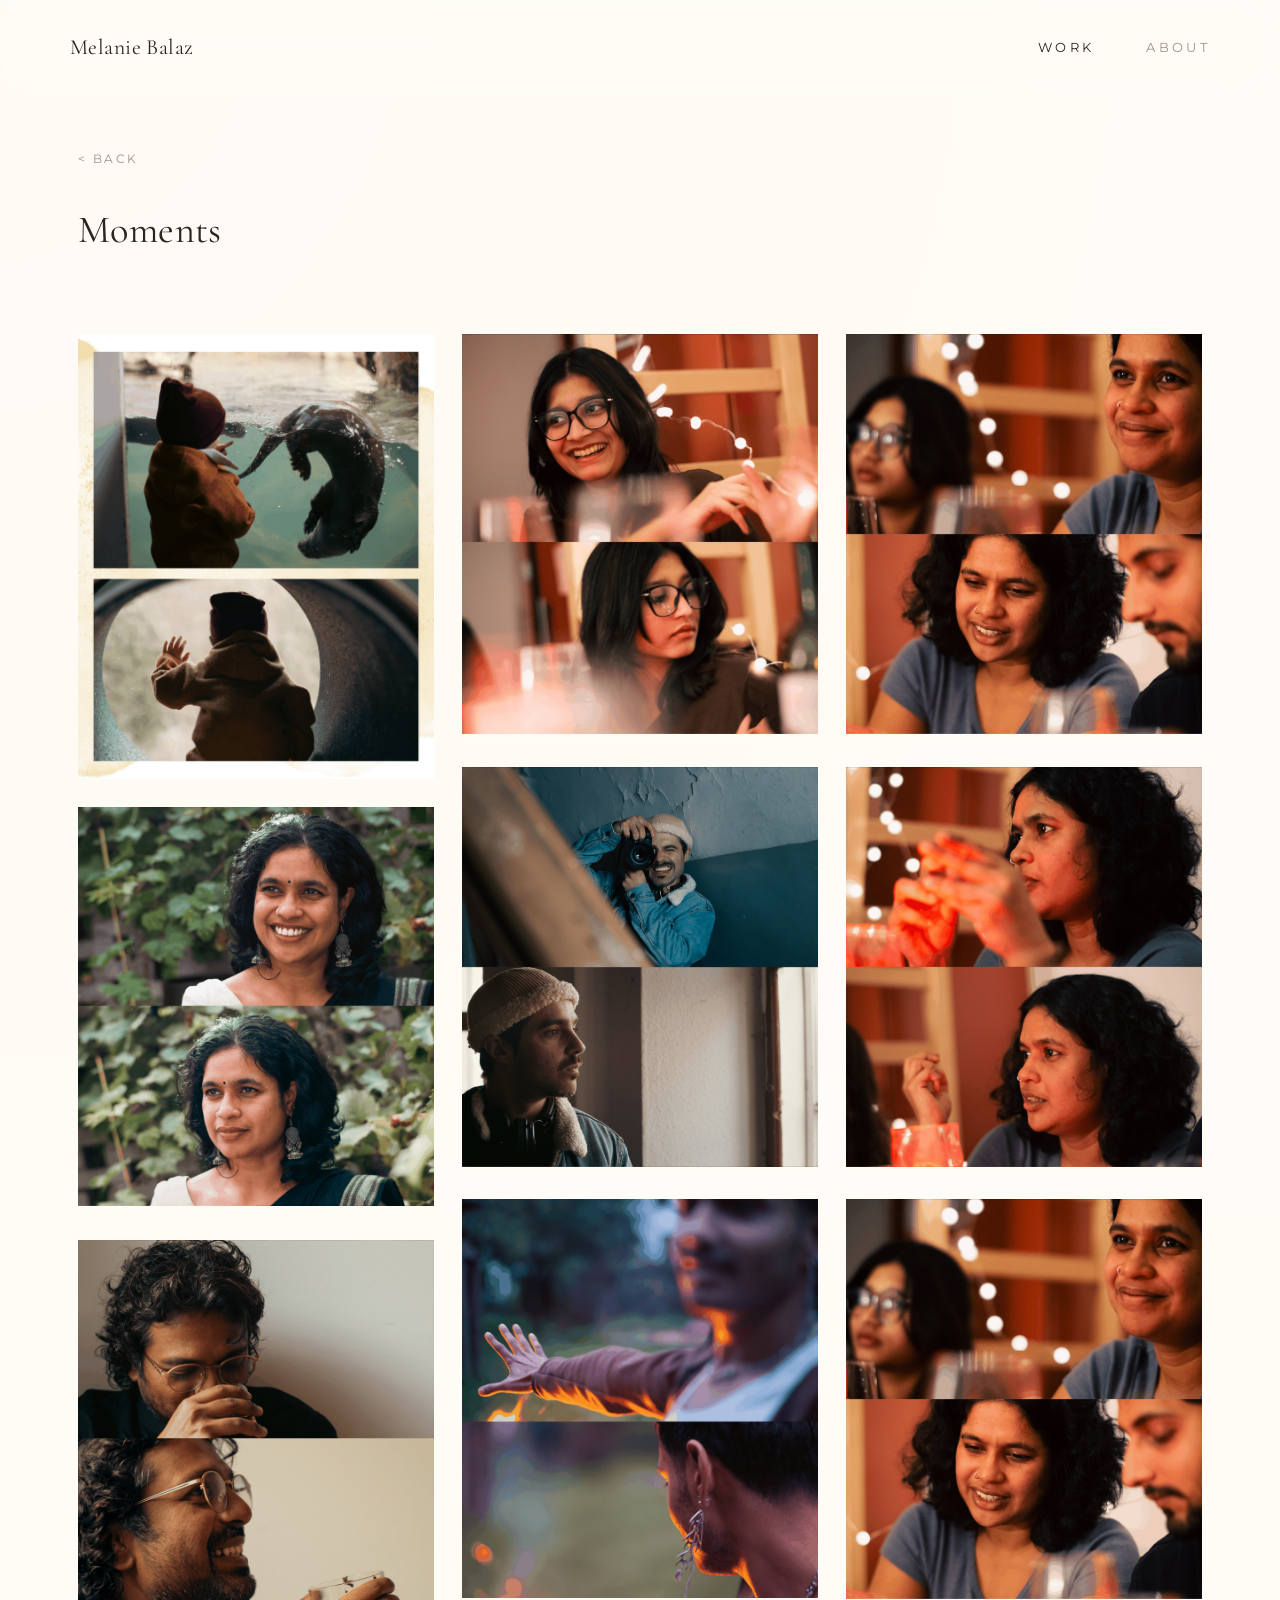
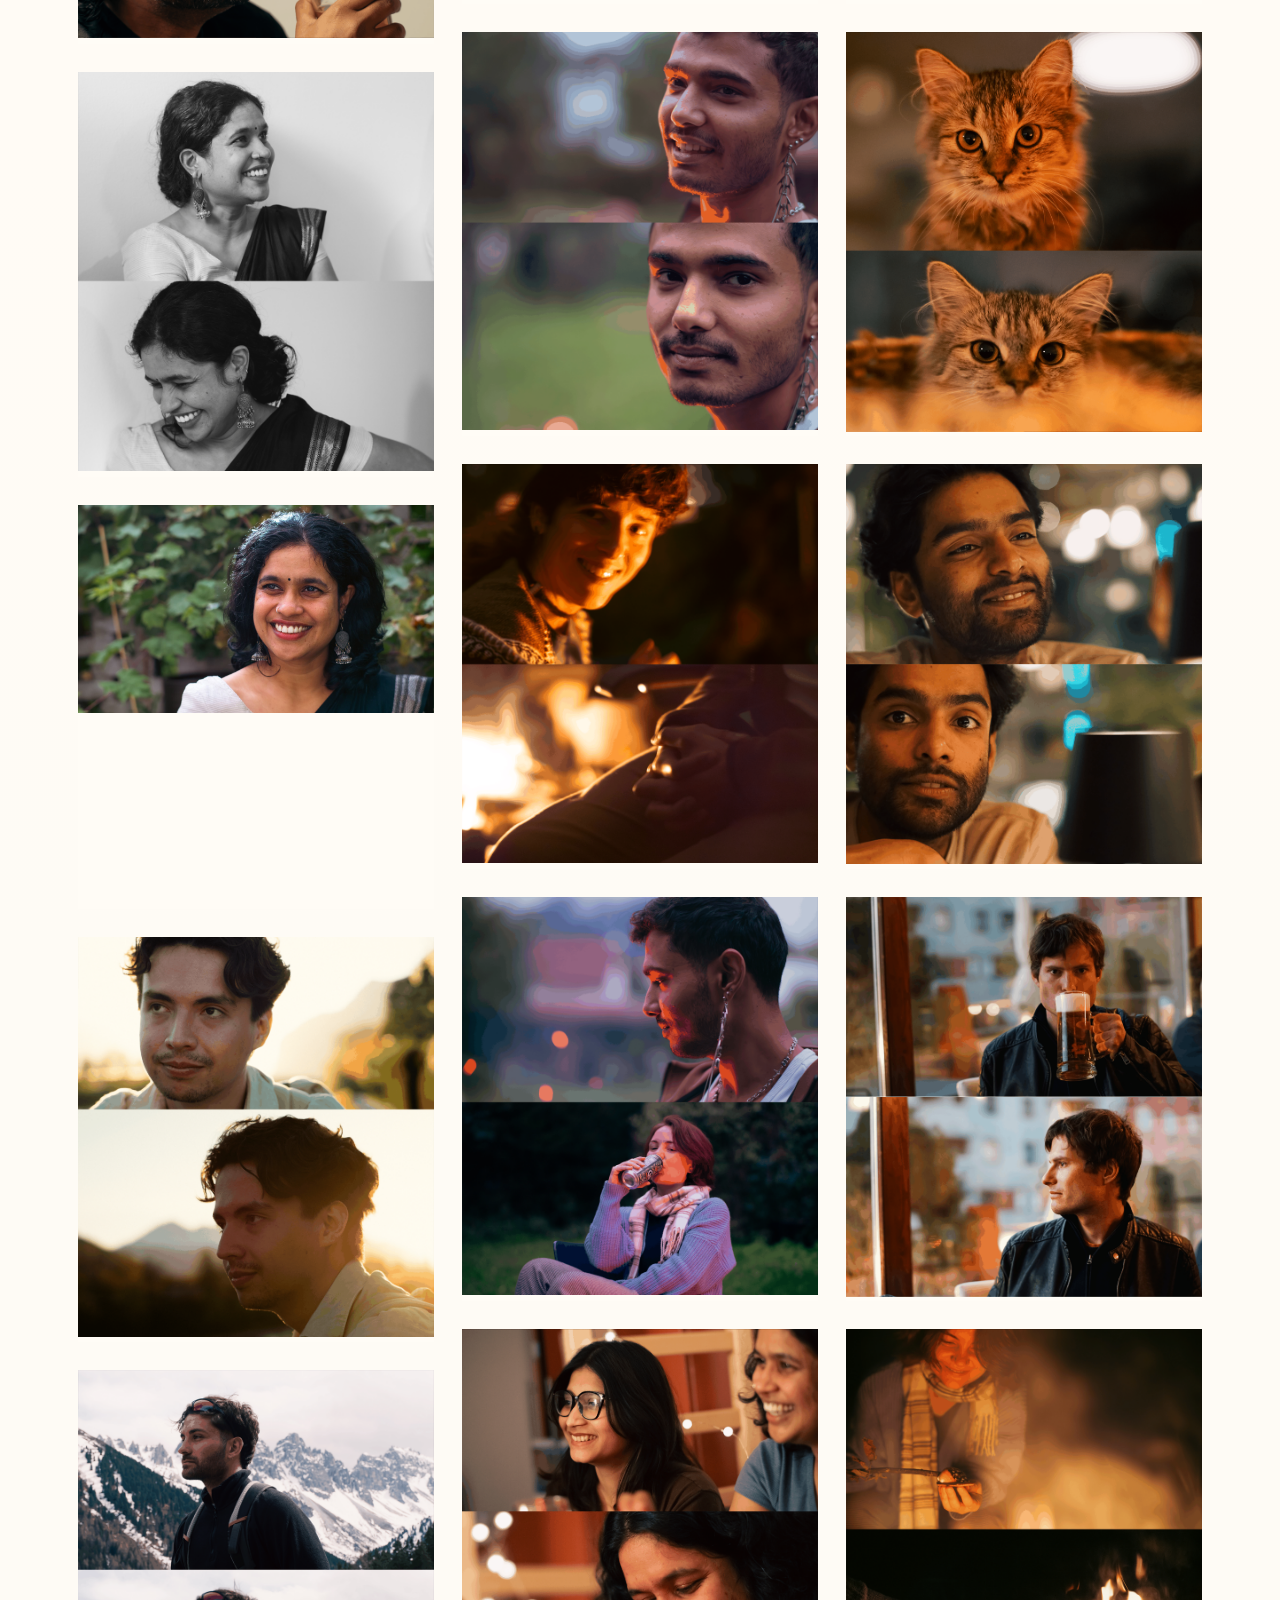
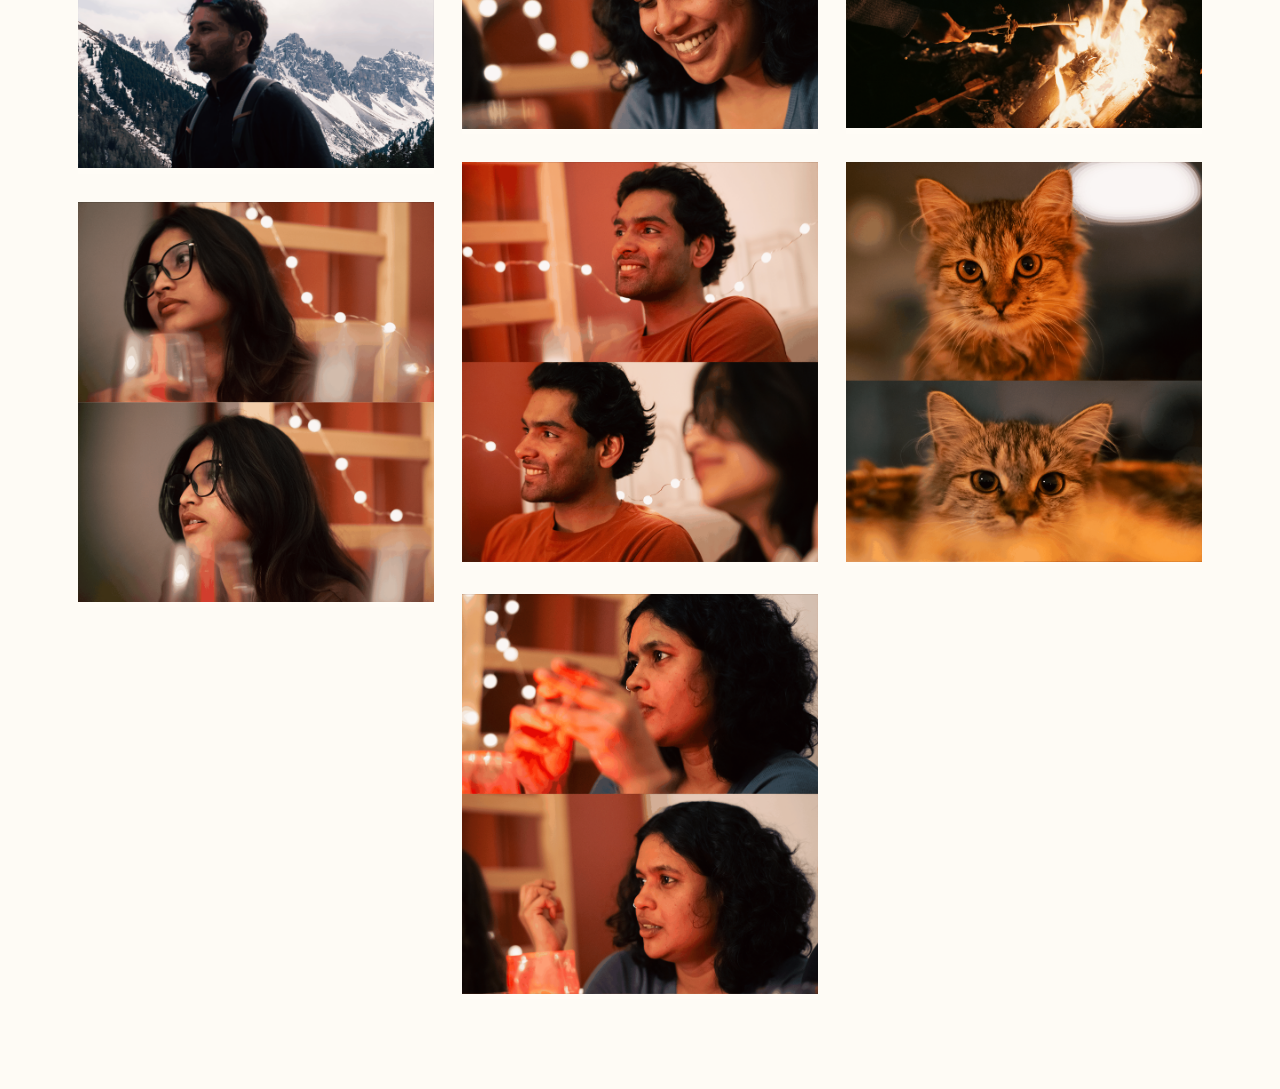
==== moments.html @ 194a53c4 "Fix broken image references" ====
<!DOCTYPE html>
<html lang="en">
<head>
  <meta charset="utf-8">
  <meta name="viewport" content="width=device-width, initial-scale=1">
  <title>Moments | Melanie Balaz</title>
  <meta name="description" content="Moments by Melanie Balaz.">
  <link rel="preconnect" href="https://fonts.googleapis.com">
  <link rel="preconnect" href="https://fonts.gstatic.com" crossorigin>
  <link href="https://fonts.googleapis.com/css2?family=Cormorant+Garamond:wght@400;500&family=Montserrat:wght@300;400;500&display=swap" rel="stylesheet">
  <link rel="stylesheet" href="css/style.css">
</head>
<body class="page-moments">
  <div class="page-shell page-shell-inner">
    <header class="site-header">
      <a class="brand" href="index.html">Melanie Balaz</a>
      <button class="nav-toggle" type="button" aria-expanded="false" aria-controls="site-nav">
        Menu
      </button>
      <nav class="site-nav" id="site-nav" aria-label="Primary">
        <div class="nav-group nav-work">
          <a href="index.html#work" aria-haspopup="true">Work</a>
          <div class="work-dropdown" aria-label="Work sections">
            <a class="dropdown-link" href="romance.html">Romance</a>
            <a class="dropdown-link" href="moments.html" aria-current="page">Moments</a>
            <a class="dropdown-link" href="places.html">Places</a>
          </div>
        </div>
        <a href="index.html#about">About</a>
      </nav>
    </header>

    <main class="story-page">
      <a class="back-link" href="index.html#work">Back</a>
      <section class="story-title">
        <h1>Moments</h1>
      </section>
      <section class="story-gallery story-gallery-masonry">
        <figure class="story-frame story-frame-gallery">
          <button class="story-frame-button lightbox-trigger" type="button">
            <img src="assets/moments/1.png" alt="Placeholder moments photograph">
          </button>
        </figure>
        <figure class="story-frame story-frame-gallery">
          <button class="story-frame-button lightbox-trigger" type="button">
            <img src="assets/moments/oman1.png" alt="Placeholder moments photograph">
          </button>
        </figure>
        <figure class="story-frame story-frame-gallery">
          <button class="story-frame-button lightbox-trigger" type="button">
            <img src="assets/moments/oman2.png" alt="Placeholder moments photograph">
          </button>
        </figure>
        <figure class="story-frame story-frame-gallery">
          <button class="story-frame-button lightbox-trigger" type="button">
            <img src="assets/moments/oman3.png" alt="Placeholder moments photograph">
          </button>
        </figure>
        <figure class="story-frame story-frame-gallery">
          <button class="story-frame-button lightbox-trigger" type="button">
            <img src="assets/moments/cover-placeholder.jpg" alt="Placeholder moments photograph">
          </button>
        </figure>
        <figure class="story-frame story-frame-gallery">
          <button class="story-frame-button lightbox-trigger" type="button">
            <img src="assets/moments/andres2.png" alt="Placeholder moments photograph">
          </button>
        </figure>
        <figure class="story-frame story-frame-gallery">
          <button class="story-frame-button lightbox-trigger" type="button">
            <img src="assets/moments/lucien.png" alt="Placeholder moments photograph">
          </button>
        </figure>
        <figure class="story-frame story-frame-gallery">
          <button class="story-frame-button lightbox-trigger" type="button">
            <img src="assets/moments/alaina.png" alt="Moments photograph">
          </button>
        </figure>
        <figure class="story-frame story-frame-gallery">
          <button class="story-frame-button lightbox-trigger" type="button">
            <img src="assets/moments/alaina2.png" alt="Moments photograph">
          </button>
        </figure>
        <figure class="story-frame story-frame-gallery">
          <button class="story-frame-button lightbox-trigger" type="button">
            <img src="assets/moments/alex.png" alt="Moments photograph">
          </button>
        </figure>
        <figure class="story-frame story-frame-gallery">
          <button class="story-frame-button lightbox-trigger" type="button">
            <img src="assets/moments/campfire1.png" alt="Moments photograph">
          </button>
        </figure>
        <figure class="story-frame story-frame-gallery">
          <button class="story-frame-button lightbox-trigger" type="button">
            <img src="assets/moments/campfire2.png" alt="Moments photograph">
          </button>
        </figure>
        <figure class="story-frame story-frame-gallery">
          <button class="story-frame-button lightbox-trigger" type="button">
            <img src="assets/moments/campfire3.png" alt="Moments photograph">
          </button>
        </figure>
        <figure class="story-frame story-frame-gallery">
          <button class="story-frame-button lightbox-trigger" type="button">
            <img src="assets/moments/campfire4.png" alt="Moments photograph">
          </button>
        </figure>
        <figure class="story-frame story-frame-gallery">
          <button class="story-frame-button lightbox-trigger" type="button">
            <img src="assets/moments/cookingeve1.png" alt="Moments photograph">
          </button>
        </figure>
        <figure class="story-frame story-frame-gallery">
          <button class="story-frame-button lightbox-trigger" type="button">
            <img src="assets/moments/cookingeve3.png" alt="Moments photograph">
          </button>
        </figure>
        <figure class="story-frame story-frame-gallery">
          <button class="story-frame-button lightbox-trigger" type="button">
            <img src="assets/moments/fabitha2.png" alt="Moments photograph">
          </button>
        </figure>
        <figure class="story-frame story-frame-gallery">
          <button class="story-frame-button lightbox-trigger" type="button">
            <img src="assets/moments/fabitha3.png" alt="Moments photograph">
          </button>
        </figure>
        <figure class="story-frame story-frame-gallery">
          <button class="story-frame-button lightbox-trigger" type="button">
            <img src="assets/moments/fabitha2.png" alt="Moments photograph">
          </button>
        </figure>
        <figure class="story-frame story-frame-gallery">
          <button class="story-frame-button lightbox-trigger" type="button">
            <img src="assets/moments/fabitha3.png" alt="Moments photograph">
          </button>
        </figure>
        <figure class="story-frame story-frame-gallery">
          <button class="story-frame-button lightbox-trigger" type="button">
            <img src="assets/moments/terra.png" alt="Moments photograph">
          </button>
        </figure>
        <figure class="story-frame story-frame-gallery">
          <button class="story-frame-button lightbox-trigger" type="button">
            <img src="assets/moments/kevin2.png" alt="Moments photograph">
          </button>
        </figure>
        <figure class="story-frame story-frame-gallery">
          <button class="story-frame-button lightbox-trigger" type="button">
            <img src="assets/moments/luka.png" alt="Moments photograph">
          </button>
        </figure>
        <figure class="story-frame story-frame-gallery">
          <button class="story-frame-button lightbox-trigger" type="button">
            <img src="assets/moments/preset_IG.png" alt="Moments photograph">
          </button>
        </figure>
        <figure class="story-frame story-frame-gallery">
          <button class="story-frame-button lightbox-trigger" type="button">
            <img src="assets/moments/terra.png" alt="Moments photograph">
          </button>
        </figure>
      </section>
    </main>
  </div>

  <div class="lightbox" hidden>
    <button class="lightbox-close" type="button" aria-label="Close image">Close</button>
    <img class="lightbox-image" src="" alt="">
  </div>

  <script src="js/script.js"></script>
</body>
</html>
---- css/style.css ----
:root {
  --bg: #f6f3ee;
  --panel: rgba(255, 255, 255, 0.58);
  --panel-strong: rgba(255, 255, 255, 0.82);
  --line: rgba(77, 64, 51, 0.12);
  --text: #2b2520;
  --muted: #9e9286;
  --hover: #000;
  --shadow: 0 22px 50px rgba(74, 56, 39, 0.09);
  --radius: 30px;
  --radius-small: 22px;
  --content-width: min(1960px, calc(100vw - 32px));
}

* {
  box-sizing: border-box;
}

html {
  scroll-behavior: smooth;
}

body {
  margin: 0;
  background:
    radial-gradient(circle at top left, rgba(228, 215, 201, 0.5), transparent 28%),
    linear-gradient(180deg, #fcf7f0 0%, #f7efe5 100%);
  color: var(--text);
  font-family: "Montserrat", sans-serif;
}

img {
  display: block;
  max-width: 100%;
}

a {
  color: inherit;
  text-decoration: none;
}

button {
  font: inherit;
}

.page-shell {
  width: 100%;
  margin: 0;
  min-height: 100vh;
  border: 0;
  border-radius: 0;
  background: rgba(255, 252, 247, 0.92);
  box-shadow: none;
  overflow: clip;
}

.page-shell-inner {
  min-height: 100vh;
}

.site-header {
  position: fixed;
  top: 0;
  left: 0;
  right: 0;
  width: 100%;
  display: flex;
  align-items: center;
  justify-content: space-between;
  gap: 24px;
  padding: 34px 70px;
  z-index: 20;
  border-radius: 0;
  background: rgba(255, 252, 248, 0.48);
  backdrop-filter: blur(22px) saturate(135%);
  -webkit-backdrop-filter: blur(22px) saturate(135%);
}

.brand,
.hero h1,
.story-title h1,
.about-text {
  font-family: "Cormorant Garamond", serif;
}

.brand {
  font-size: clamp(1.35rem, 1.2vw, 1.95rem);
  letter-spacing: 0.02em;
}

.site-nav {
  display: flex;
  align-items: center;
  gap: 52px;
  font-size: clamp(0.8rem, 0.72vw, 0.95rem);
  letter-spacing: 0.26em;
  text-transform: uppercase;
  color: var(--muted);
}

.nav-group {
  position: relative;
}

.site-nav a {
  transition: color 180ms ease;
}

.site-nav a:hover,
.site-nav a:focus-visible,
.nav-work.nav-open > a {
  color: var(--hover);
}

.site-nav a[aria-current="page"],
.page-romance .nav-work > a,
.page-moments .nav-work > a,
.page-places .nav-work > a {
  color: var(--text);
}

.work-dropdown {
  position: absolute;
  top: calc(100% + 16px);
  right: -28px;
  min-width: 280px;
  display: grid;
  gap: 24px;
  padding: 24px 30px 26px;
  background: rgba(255, 252, 247, 0.94);
  border: 1px solid rgba(77, 64, 51, 0.08);
  box-shadow: 0 16px 30px rgba(50, 37, 26, 0.08);
  opacity: 0;
  transform: translateY(10px);
  pointer-events: none;
  transition: opacity 180ms ease, transform 180ms ease;
}

.work-dropdown::before {
  content: "";
  position: absolute;
  left: 0;
  right: 0;
  top: -16px;
  height: 16px;
}

.work-dropdown a {
  display: block;
}

.work-dropdown a[aria-current="page"] {
  color: var(--text);
}

.work-dropdown a:hover,
.work-dropdown a:focus-visible {
  color: var(--hover);
}

.nav-work:hover .work-dropdown,
.nav-work:focus-within .work-dropdown,
.nav-work.nav-open .work-dropdown {
  opacity: 1;
  transform: translateY(0);
  pointer-events: auto;
}

.nav-toggle {
  display: none;
  border: 0;
  background: transparent;
  text-transform: uppercase;
  letter-spacing: 0.2em;
  color: var(--muted);
}

.hero {
  position: relative;
  min-height: 940px;
  overflow: hidden;
}

.hero::after {
  content: "";
  position: absolute;
  inset: 0;
  background: linear-gradient(180deg, rgba(248, 242, 236, 0.48) 0%, rgba(44, 31, 18, 0.04) 42%, rgba(31, 19, 8, 0.28) 100%);
}

.hero img {
  width: 100%;
  height: 100%;
  min-height: 940px;
  object-fit: cover;
  object-position: center;
}

.hero-copy {
  position: absolute;
  right: clamp(40px, 5vw, 110px);
  bottom: clamp(40px, 7vw, 92px);
  z-index: 1;
}

.hero h1,
.story-title h1 {
  margin: 0;
  font-size: clamp(2.15rem, 4vw, 4.2rem);
  font-weight: 400;
  line-height: 0.94;
  letter-spacing: 0.01em;
}

.hero h1 {
  color: rgba(255, 248, 243, 0.96);
  text-align: right;
}

.story-title h1 {
  font-family: "Cormorant Garamond", serif;
  font-size: clamp(1.8rem, 3vw, 3.1rem);
}

.work-section {
  padding: 0 78px 64px;
}

.section-spacer {
  height: 225px;
}

.card-grid {
  display: grid;
  grid-template-columns: repeat(3, minmax(0, 1fr));
  gap: 42px;
}

.story-card {
  display: block;
}

.story-image-wrap {
  aspect-ratio: 1.02;
  overflow: hidden;
  background: #e8e2da;
}

.story-card img {
  width: 100%;
  height: 100%;
  object-fit: cover;
  transition: transform 280ms ease, filter 280ms ease;
}

.story-card:hover img,
.story-card:focus-visible img {
  transform: scale(1.02);
  filter: saturate(1.03);
}

.story-card span,
.eyebrow {
  display: inline-block;
  margin-top: 24px;
  font-size: clamp(0.82rem, 0.78vw, 1.22rem);
  letter-spacing: 0.25em;
  text-transform: uppercase;
  color: var(--muted);
}

.about-section {
  border-top: 1px solid var(--line);
  padding: 78px 0 120px;
}

.about-inner {
  max-width: 1320px;
  padding: 0 94px;
  display: grid;
  grid-template-columns: minmax(0, 1.25fr) minmax(280px, 420px);
  gap: 56px;
  align-items: start;
}

.about-copy {
  min-width: 0;
}

.about-text {
  margin: 48px 0 78px;
  max-width: 920px;
  font-size: clamp(1.7rem, 2.45vw, 2.8rem);
  line-height: 1.08;
  font-weight: 400;
  letter-spacing: 0.03em;
  color: #000;
}

.about-contact {
  margin: 0;
  font-size: clamp(0.95rem, 1.05vw, 1.45rem);
  color: var(--muted);
}

.about-portrait {
  margin: 72px 0 0;
  width: min(100%, 360px);
  aspect-ratio: 0.82;
  overflow: hidden;
  background: #e8e1d7;
}

.about-portrait img {
  width: 100%;
  height: 100%;
  object-fit: cover;
}

.story-page {
  padding: 148px 78px 90px;
}

.back-link {
  display: inline-block;
  margin-bottom: 34px;
  font-size: clamp(0.78rem, 0.72vw, 0.95rem);
  letter-spacing: 0.2em;
  text-transform: uppercase;
  color: var(--muted);
}

.back-link::before {
  content: "< ";
}

.story-title {
  padding: 12px 0 86px;
}

.story-title h1 {
  color: var(--text);
}

.couples-list {
  display: grid;
  gap: 52px;
}

.couple-section {
  border-top: 1px solid rgba(77, 64, 51, 0.12);
  padding-top: 26px;
}

.couple-toggle {
  display: grid;
  grid-template-columns: minmax(180px, 240px) minmax(0, 520px);
  gap: 24px;
  align-items: end;
  width: 100%;
  padding: 0;
  border: 0;
  background: transparent;
  cursor: pointer;
  text-align: left;
}

.couple-name {
  align-self: center;
  color: var(--muted);
  font-size: clamp(0.9rem, 0.88vw, 1.2rem);
  letter-spacing: 0.24em;
  text-transform: uppercase;
}

.couple-cover {
  margin: 0;
  background: rgba(255, 252, 247, 0.92);
  overflow: hidden;
  max-width: 520px;
}

.couple-cover img {
  display: block;
  width: 100%;
  height: auto;
  transition: transform 260ms ease, filter 260ms ease;
}

.couple-toggle:hover .couple-cover img,
.couple-toggle:focus-visible .couple-cover img {
  transform: scale(1.03);
  filter: saturate(1.03);
}

.couple-gallery {
  display: grid;
  grid-template-rows: 0fr;
  opacity: 0;
  transform: translateY(-8px);
  transition:
    grid-template-rows 420ms ease,
    opacity 320ms ease,
    transform 420ms ease,
    padding-top 420ms ease;
  padding-top: 0;
}

.couple-gallery > * {
  min-height: 0;
}

.couple-section.is-open .couple-gallery {
  grid-template-rows: 1fr;
  opacity: 1;
  transform: translateY(0);
  padding-top: 28px;
}

.story-gallery-split {
  display: grid;
  grid-template-columns: minmax(0, 1fr) minmax(0, 1fr);
  gap: 64px;
  align-items: start;
  margin-bottom: 42px;
}

.story-gallery-grid {
  display: grid;
  grid-template-columns: repeat(3, minmax(0, 1fr));
  gap: 36px;
}

.story-gallery-masonry {
  columns: 3 240px;
  column-gap: 28px;
}

.couple-gallery .story-gallery-masonry {
  overflow: hidden;
}

.story-frame {
  margin: 0 0 28px;
  break-inside: avoid;
  background: rgba(255, 252, 247, 0.92);
}

.story-frame-tall {
  aspect-ratio: 0.76;
}

.story-frame-wide {
  aspect-ratio: 1.24;
}

.story-frame-gallery {
  aspect-ratio: 0.88;
}

.story-frame img {
  width: 100%;
  height: auto;
  object-fit: contain;
}

.story-frame-button {
  display: block;
  width: 100%;
  padding: 0;
  border: 0;
  background: transparent;
  cursor: pointer;
  overflow: hidden;
}

.story-frame-button img {
  display: block;
  width: 100%;
  height: auto;
  transition: transform 260ms ease, filter 260ms ease;
}

.story-frame-button:hover img,
.story-frame-button:focus-visible img {
  transform: scale(1.03);
  filter: saturate(1.03);
}

.lightbox {
  position: fixed;
  inset: 0;
  z-index: 80;
  display: flex;
  align-items: center;
  justify-content: center;
  padding: 56px 32px 32px;
  background: rgba(18, 14, 10, 0.88);
}

.lightbox[hidden] {
  display: none;
}

.lightbox-image {
  max-width: min(94vw, 1600px);
  max-height: 88vh;
  width: auto;
  height: auto;
  object-fit: contain;
  box-shadow: 0 18px 60px rgba(0, 0, 0, 0.28);
}

.lightbox-close {
  position: absolute;
  top: 18px;
  right: 24px;
  border: 0;
  background: transparent;
  color: rgba(255, 248, 243, 0.95);
  font-size: 0.85rem;
  letter-spacing: 0.22em;
  text-transform: uppercase;
  cursor: pointer;
}

@media (max-width: 1100px) {
  .site-header {
    padding: 28px 24px;
    border-radius: 0;
  }

  .page-shell {
    width: 100%;
    border-radius: 0;
  }

  .site-nav {
    position: absolute;
    top: calc(100% - 8px);
    right: 16px;
    display: none;
    width: min(320px, calc(100vw - 48px));
    padding: 20px 22px 24px;
    border: 1px solid rgba(77, 64, 51, 0.08);
    background: rgba(255, 252, 247, 0.96);
    box-shadow: 0 16px 30px rgba(50, 37, 26, 0.08);
  }

  .site-nav.nav-visible {
    display: grid;
    gap: 22px;
  }

  .nav-group {
    display: grid;
    gap: 16px;
  }

  .work-dropdown {
    position: static;
    min-width: auto;
    padding: 0 0 0 14px;
    background: transparent;
    border: 0;
    box-shadow: none;
    opacity: 1;
    transform: none;
    pointer-events: auto;
    gap: 18px;
    display: none;
  }

  .nav-work.nav-open .work-dropdown {
    display: grid;
  }

  .nav-toggle {
    display: block;
  }

  .hero,
  .hero img {
    min-height: 620px;
  }

  .work-section,
  .story-page {
    padding-left: 24px;
    padding-right: 24px;
  }

  .section-spacer {
    height: 96px;
  }

  .card-grid,
  .story-gallery-split,
  .story-gallery-grid {
    grid-template-columns: 1fr;
    gap: 32px;
  }

  .couple-toggle {
    grid-template-columns: 1fr;
    gap: 18px;
  }

  .story-gallery-masonry {
    columns: 2 220px;
    column-gap: 20px;
  }

  .about-inner {
    padding: 0 24px;
    grid-template-columns: 1fr;
    gap: 28px;
  }

  .about-text {
    margin: 28px 0 42px;
  }

  .about-portrait {
    margin-top: 0;
    max-width: 420px;
  }
}

@media (max-width: 700px) {
  .page-shell {
    margin: 0;
  }

  .site-header {
    inset: 8px auto auto 50%;
  }

  .brand {
    font-size: 2.2rem;
  }

  .hero-copy {
    left: 24px;
    right: 24px;
    bottom: 28px;
  }

  .hero h1 {
    text-align: left;
  }

  .story-card span,
  .eyebrow,
  .site-nav {
    letter-spacing: 0.18em;
  }

  .story-page {
    padding-top: 118px;
  }

  .story-title {
    padding-bottom: 42px;
  }

  .story-gallery-masonry {
    columns: 1;
    column-gap: 0;
  }
}
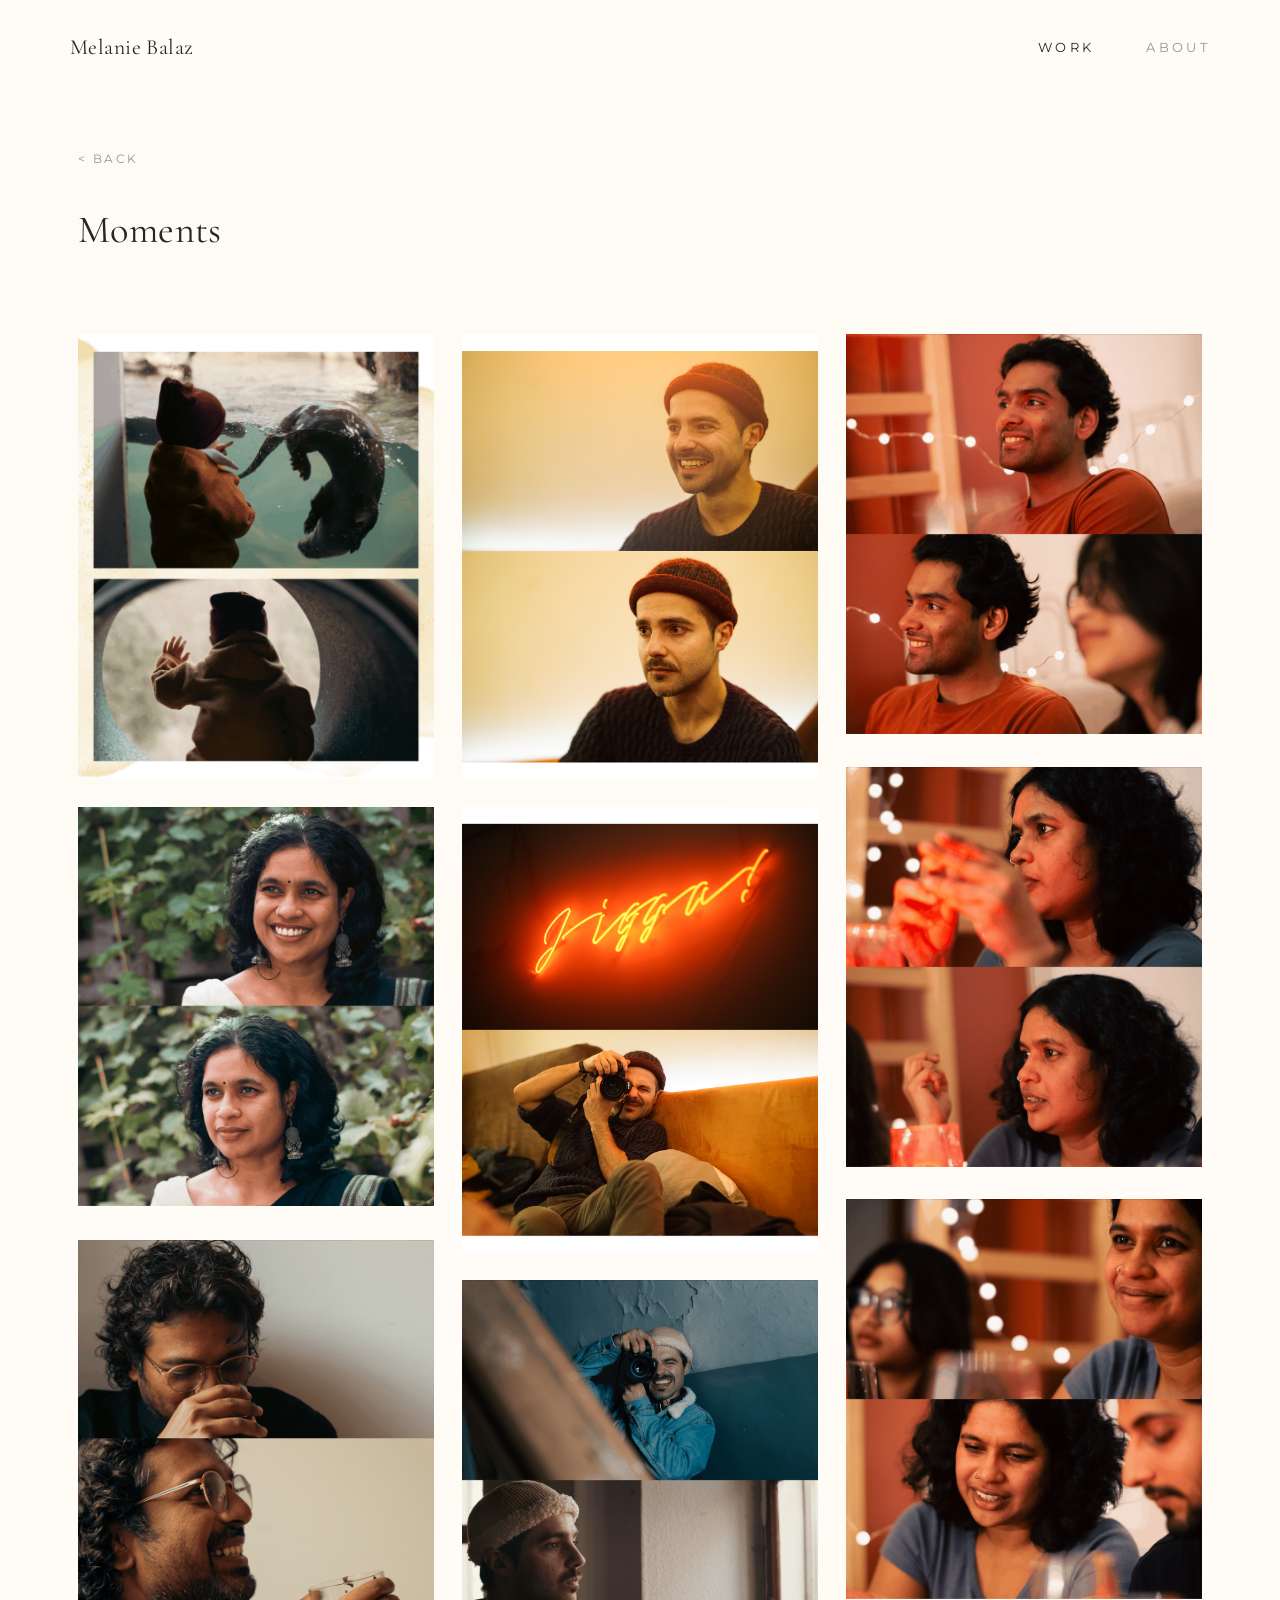
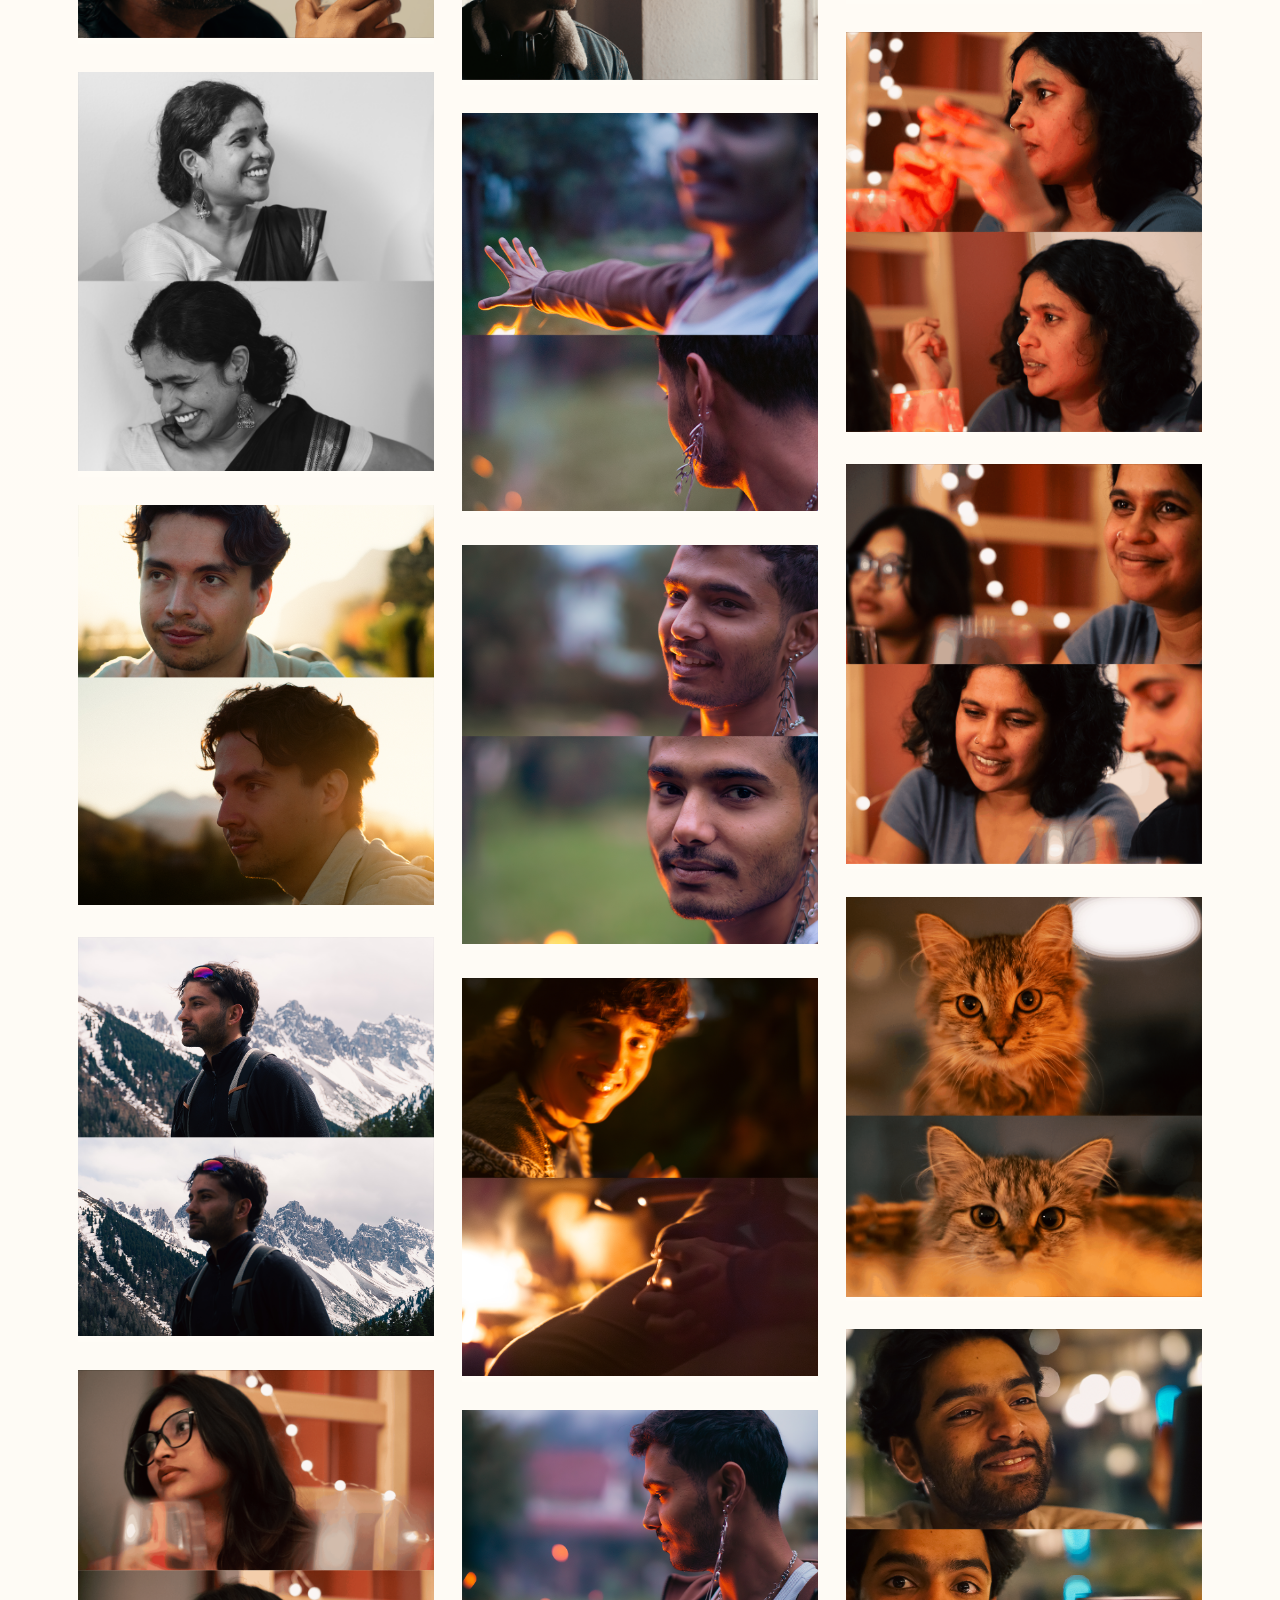
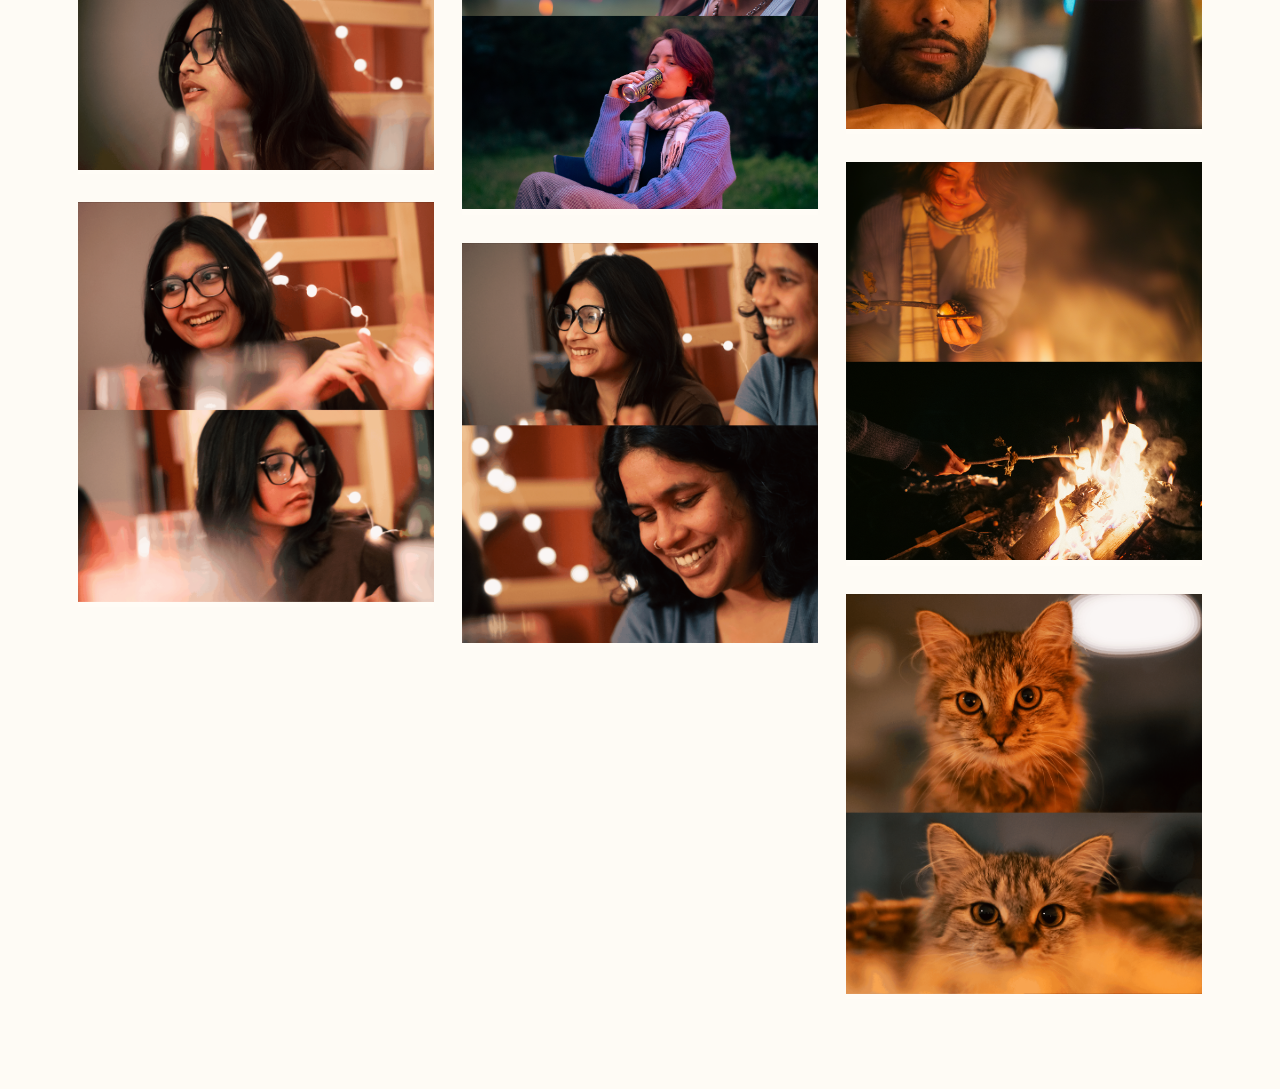
==== commit 68fd6bac: "Photo quality update" ====
--- a/moments.html
+++ b/moments.html
@@ -58,11 +58,6 @@
         </figure>
         <figure class="story-frame story-frame-gallery">
           <button class="story-frame-button lightbox-trigger" type="button">
-            <img src="assets/moments/cover-placeholder.jpg" alt="Placeholder moments photograph">
-          </button>
-        </figure>
-        <figure class="story-frame story-frame-gallery">
-          <button class="story-frame-button lightbox-trigger" type="button">
             <img src="assets/moments/andres2.png" alt="Placeholder moments photograph">
           </button>
         </figure>
@@ -79,6 +74,16 @@
         <figure class="story-frame story-frame-gallery">
           <button class="story-frame-button lightbox-trigger" type="button">
             <img src="assets/moments/alaina2.png" alt="Moments photograph">
+          </button>
+        </figure>
+        <figure class="story-frame story-frame-gallery">
+          <button class="story-frame-button lightbox-trigger" type="button">
+            <img src="assets/moments/feb2.png" alt="Moments photograph">
+          </button>
+        </figure>
+        <figure class="story-frame story-frame-gallery">
+          <button class="story-frame-button lightbox-trigger" type="button">
+            <img src="assets/moments/feb3.png" alt="Moments photograph">
           </button>
         </figure>
         <figure class="story-frame story-frame-gallery">
@@ -148,11 +153,6 @@
         </figure>
         <figure class="story-frame story-frame-gallery">
           <button class="story-frame-button lightbox-trigger" type="button">
-            <img src="assets/moments/luka.png" alt="Moments photograph">
-          </button>
-        </figure>
-        <figure class="story-frame story-frame-gallery">
-          <button class="story-frame-button lightbox-trigger" type="button">
             <img src="assets/moments/preset_IG.png" alt="Moments photograph">
           </button>
         </figure>
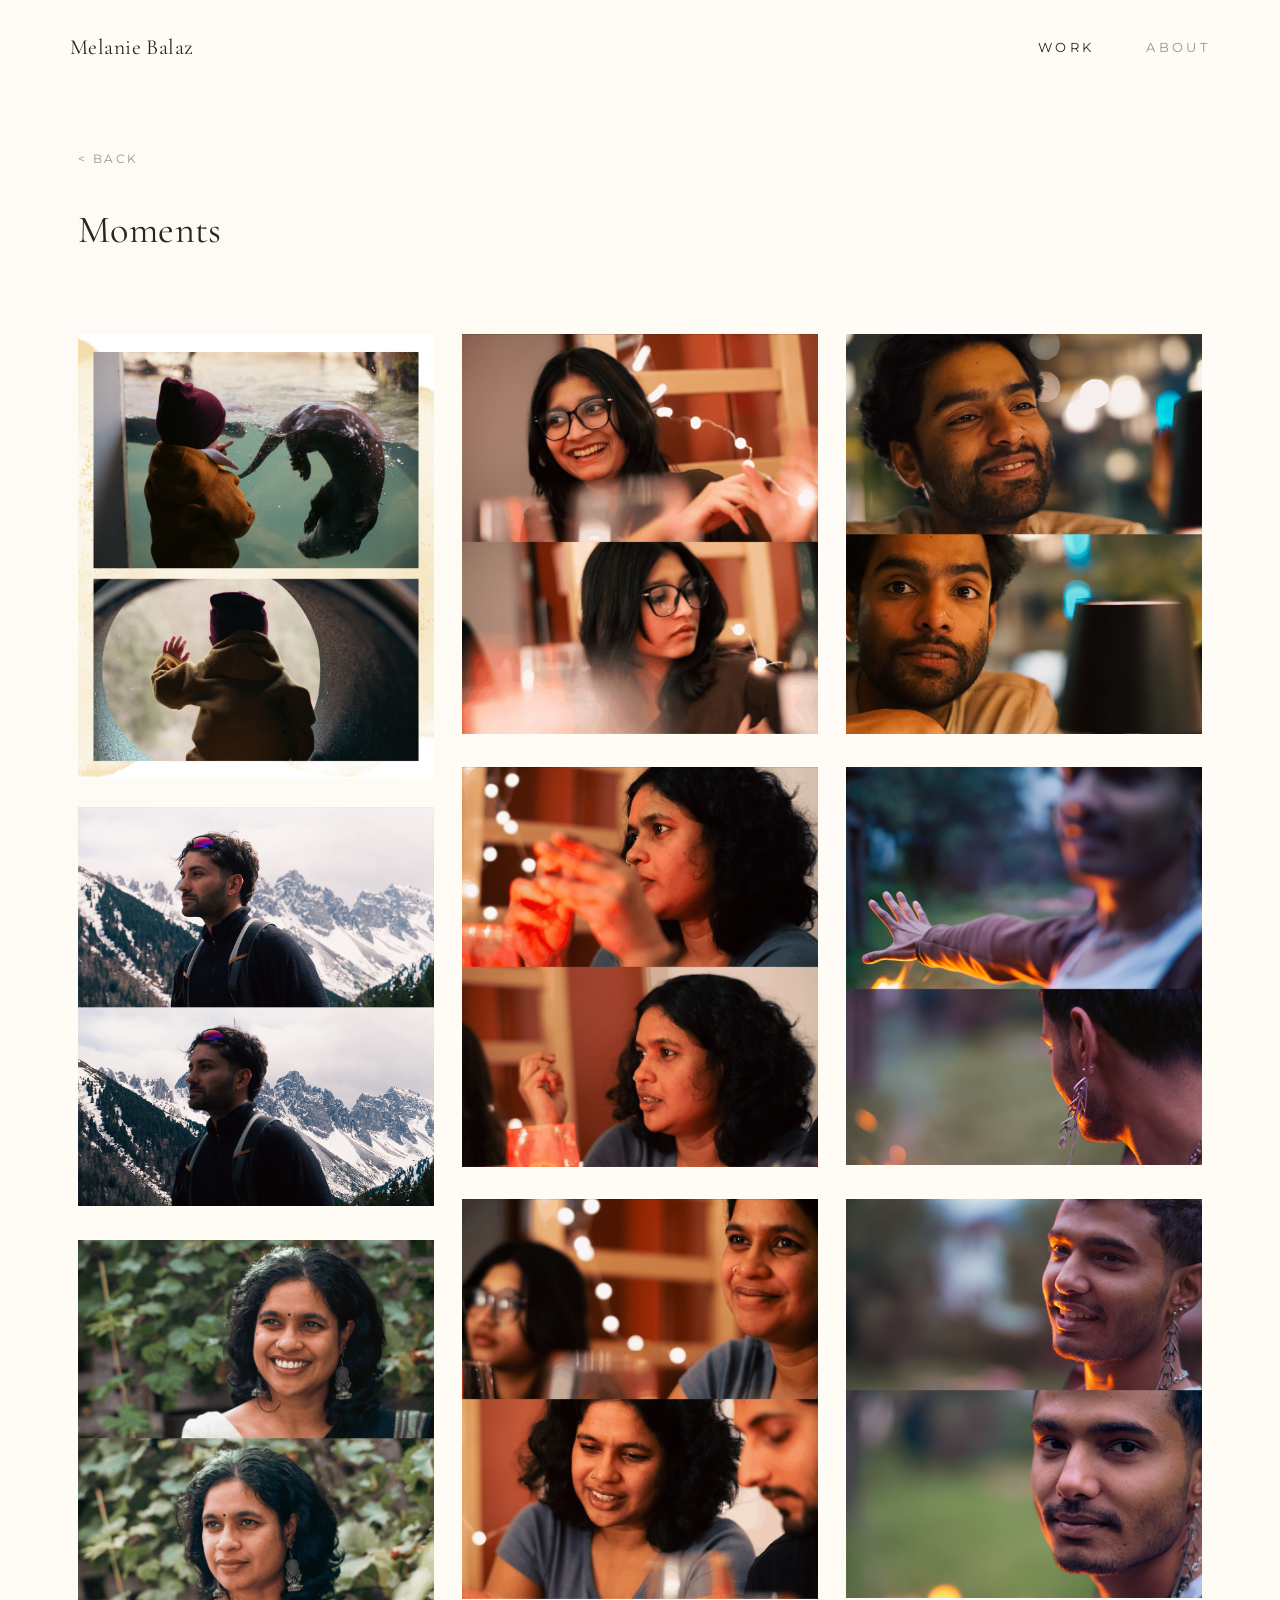
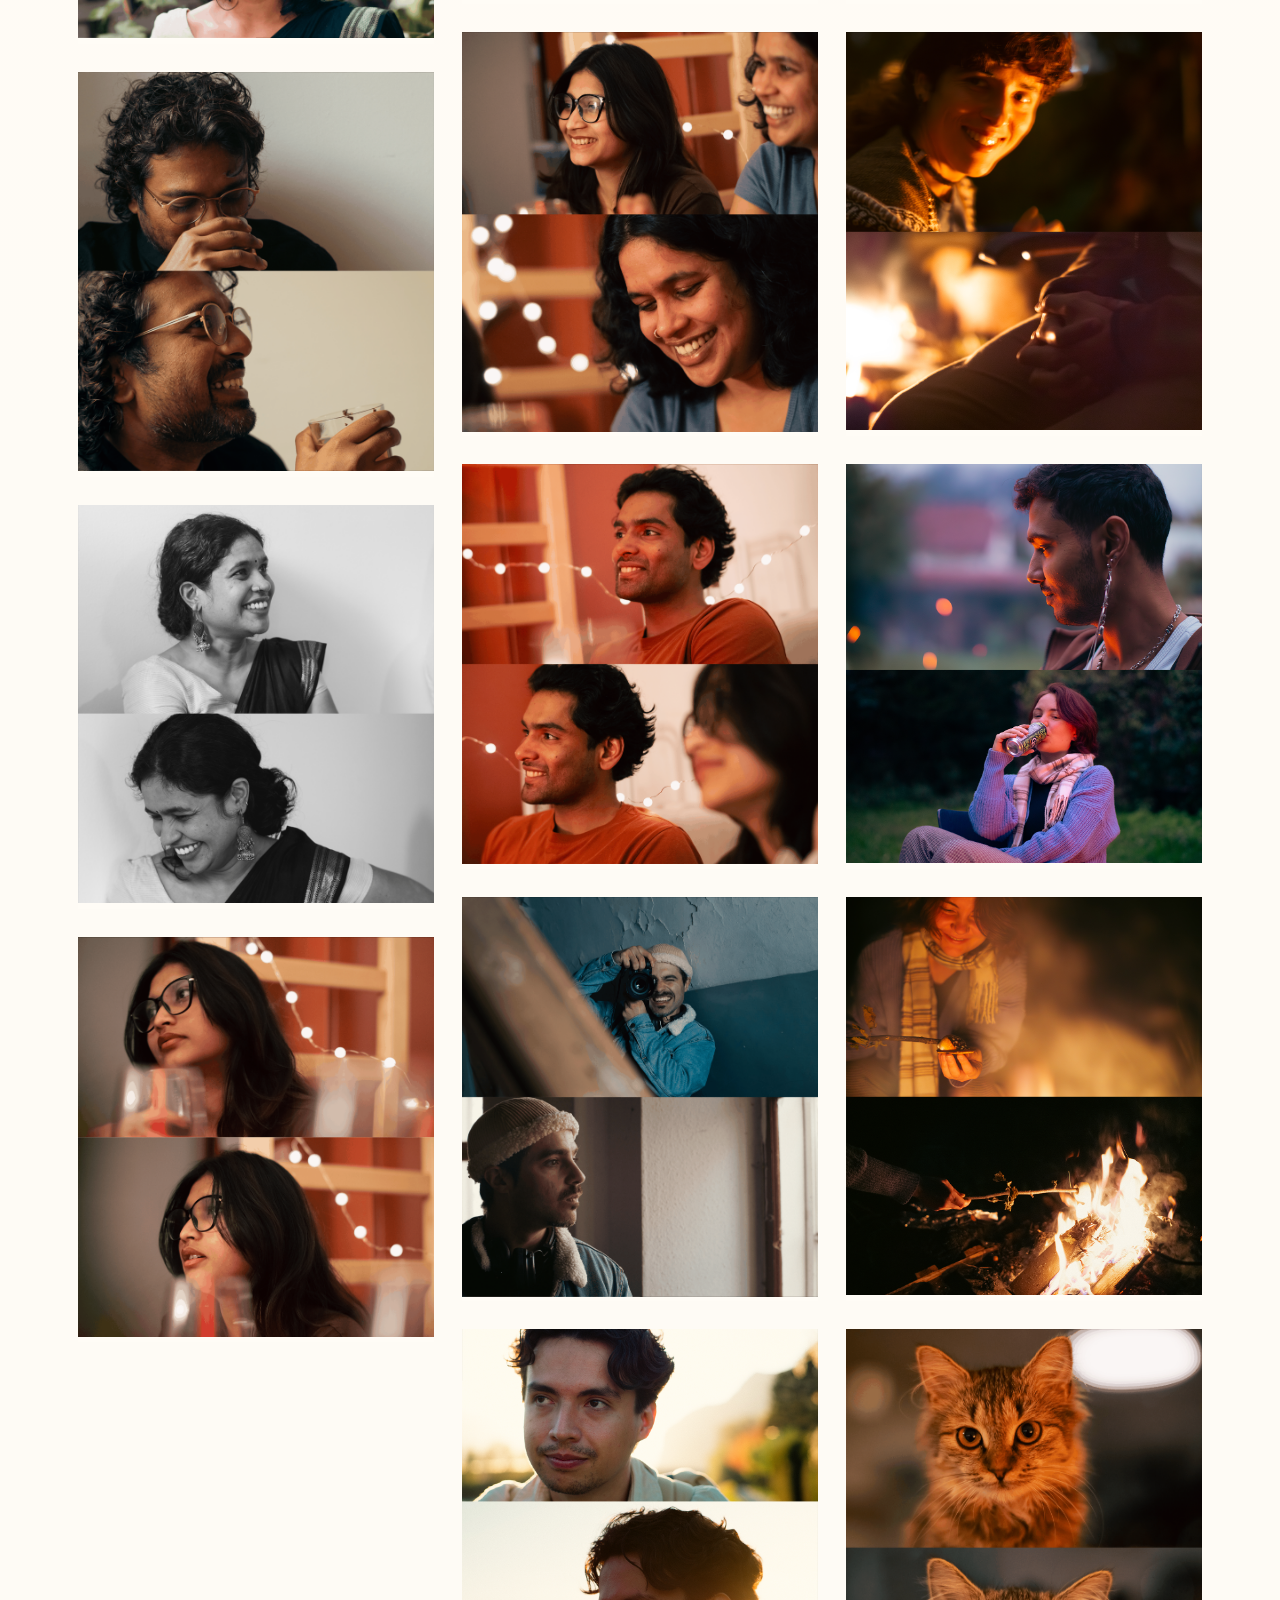
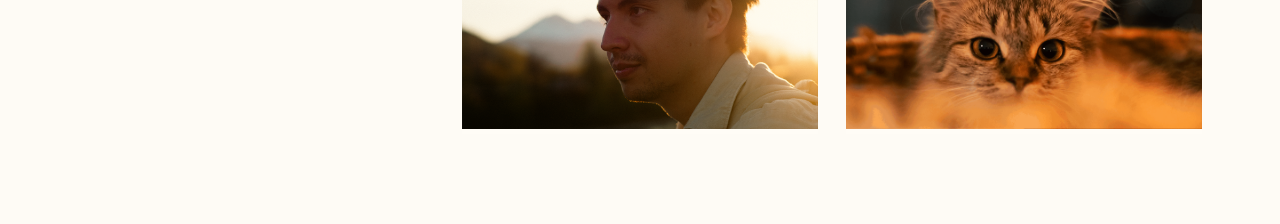
==== commit 2941093b: "Reordering and quality updates" ====
--- a/moments.html
+++ b/moments.html
@@ -38,32 +38,27 @@
       <section class="story-gallery story-gallery-masonry">
         <figure class="story-frame story-frame-gallery">
           <button class="story-frame-button lightbox-trigger" type="button">
-            <img src="assets/moments/1.png" alt="Placeholder moments photograph">
+            <img src="assets/moments/1.png" alt="Moments photograph">
           </button>
         </figure>
         <figure class="story-frame story-frame-gallery">
           <button class="story-frame-button lightbox-trigger" type="button">
-            <img src="assets/moments/oman1.png" alt="Placeholder moments photograph">
+            <img src="assets/moments/lucien.png" alt="Moments photograph">
           </button>
         </figure>
         <figure class="story-frame story-frame-gallery">
           <button class="story-frame-button lightbox-trigger" type="button">
-            <img src="assets/moments/oman2.png" alt="Placeholder moments photograph">
+            <img src="assets/moments/oman1.png" alt="Moments photograph">
           </button>
         </figure>
         <figure class="story-frame story-frame-gallery">
           <button class="story-frame-button lightbox-trigger" type="button">
-            <img src="assets/moments/oman3.png" alt="Placeholder moments photograph">
+            <img src="assets/moments/oman2.png" alt="Moments photograph">
           </button>
         </figure>
         <figure class="story-frame story-frame-gallery">
           <button class="story-frame-button lightbox-trigger" type="button">
-            <img src="assets/moments/andres2.png" alt="Placeholder moments photograph">
-          </button>
-        </figure>
-        <figure class="story-frame story-frame-gallery">
-          <button class="story-frame-button lightbox-trigger" type="button">
-            <img src="assets/moments/lucien.png" alt="Placeholder moments photograph">
+            <img src="assets/moments/oman3.png" alt="Moments photograph">
           </button>
         </figure>
         <figure class="story-frame story-frame-gallery">
@@ -78,17 +73,37 @@
         </figure>
         <figure class="story-frame story-frame-gallery">
           <button class="story-frame-button lightbox-trigger" type="button">
-            <img src="assets/moments/feb2.png" alt="Moments photograph">
+            <img src="assets/moments/fabitha2.png" alt="Moments photograph">
           </button>
         </figure>
         <figure class="story-frame story-frame-gallery">
           <button class="story-frame-button lightbox-trigger" type="button">
-            <img src="assets/moments/feb3.png" alt="Moments photograph">
+            <img src="assets/moments/fabitha3.png" alt="Moments photograph">
+          </button>
+        </figure>
+        <figure class="story-frame story-frame-gallery">
+          <button class="story-frame-button lightbox-trigger" type="button">
+            <img src="assets/moments/cookingeve1.png" alt="Moments photograph">
+          </button>
+        </figure>
+        <figure class="story-frame story-frame-gallery">
+          <button class="story-frame-button lightbox-trigger" type="button">
+            <img src="assets/moments/cookingeve3.png" alt="Moments photograph">
           </button>
         </figure>
         <figure class="story-frame story-frame-gallery">
           <button class="story-frame-button lightbox-trigger" type="button">
             <img src="assets/moments/alex.png" alt="Moments photograph">
+          </button>
+        </figure>
+        <figure class="story-frame story-frame-gallery">
+          <button class="story-frame-button lightbox-trigger" type="button">
+            <img src="assets/moments/andres2.png" alt="Moments photograph">
+          </button>
+        </figure>
+        <figure class="story-frame story-frame-gallery">
+          <button class="story-frame-button lightbox-trigger" type="button">
+            <img src="assets/moments/kevin2.png" alt="Moments photograph">
           </button>
         </figure>
         <figure class="story-frame story-frame-gallery">
@@ -113,46 +128,6 @@
         </figure>
         <figure class="story-frame story-frame-gallery">
           <button class="story-frame-button lightbox-trigger" type="button">
-            <img src="assets/moments/cookingeve1.png" alt="Moments photograph">
-          </button>
-        </figure>
-        <figure class="story-frame story-frame-gallery">
-          <button class="story-frame-button lightbox-trigger" type="button">
-            <img src="assets/moments/cookingeve3.png" alt="Moments photograph">
-          </button>
-        </figure>
-        <figure class="story-frame story-frame-gallery">
-          <button class="story-frame-button lightbox-trigger" type="button">
-            <img src="assets/moments/fabitha2.png" alt="Moments photograph">
-          </button>
-        </figure>
-        <figure class="story-frame story-frame-gallery">
-          <button class="story-frame-button lightbox-trigger" type="button">
-            <img src="assets/moments/fabitha3.png" alt="Moments photograph">
-          </button>
-        </figure>
-        <figure class="story-frame story-frame-gallery">
-          <button class="story-frame-button lightbox-trigger" type="button">
-            <img src="assets/moments/fabitha2.png" alt="Moments photograph">
-          </button>
-        </figure>
-        <figure class="story-frame story-frame-gallery">
-          <button class="story-frame-button lightbox-trigger" type="button">
-            <img src="assets/moments/fabitha3.png" alt="Moments photograph">
-          </button>
-        </figure>
-        <figure class="story-frame story-frame-gallery">
-          <button class="story-frame-button lightbox-trigger" type="button">
-            <img src="assets/moments/terra.png" alt="Moments photograph">
-          </button>
-        </figure>
-        <figure class="story-frame story-frame-gallery">
-          <button class="story-frame-button lightbox-trigger" type="button">
-            <img src="assets/moments/kevin2.png" alt="Moments photograph">
-          </button>
-        </figure>
-        <figure class="story-frame story-frame-gallery">
-          <button class="story-frame-button lightbox-trigger" type="button">
             <img src="assets/moments/preset_IG.png" alt="Moments photograph">
           </button>
         </figure>
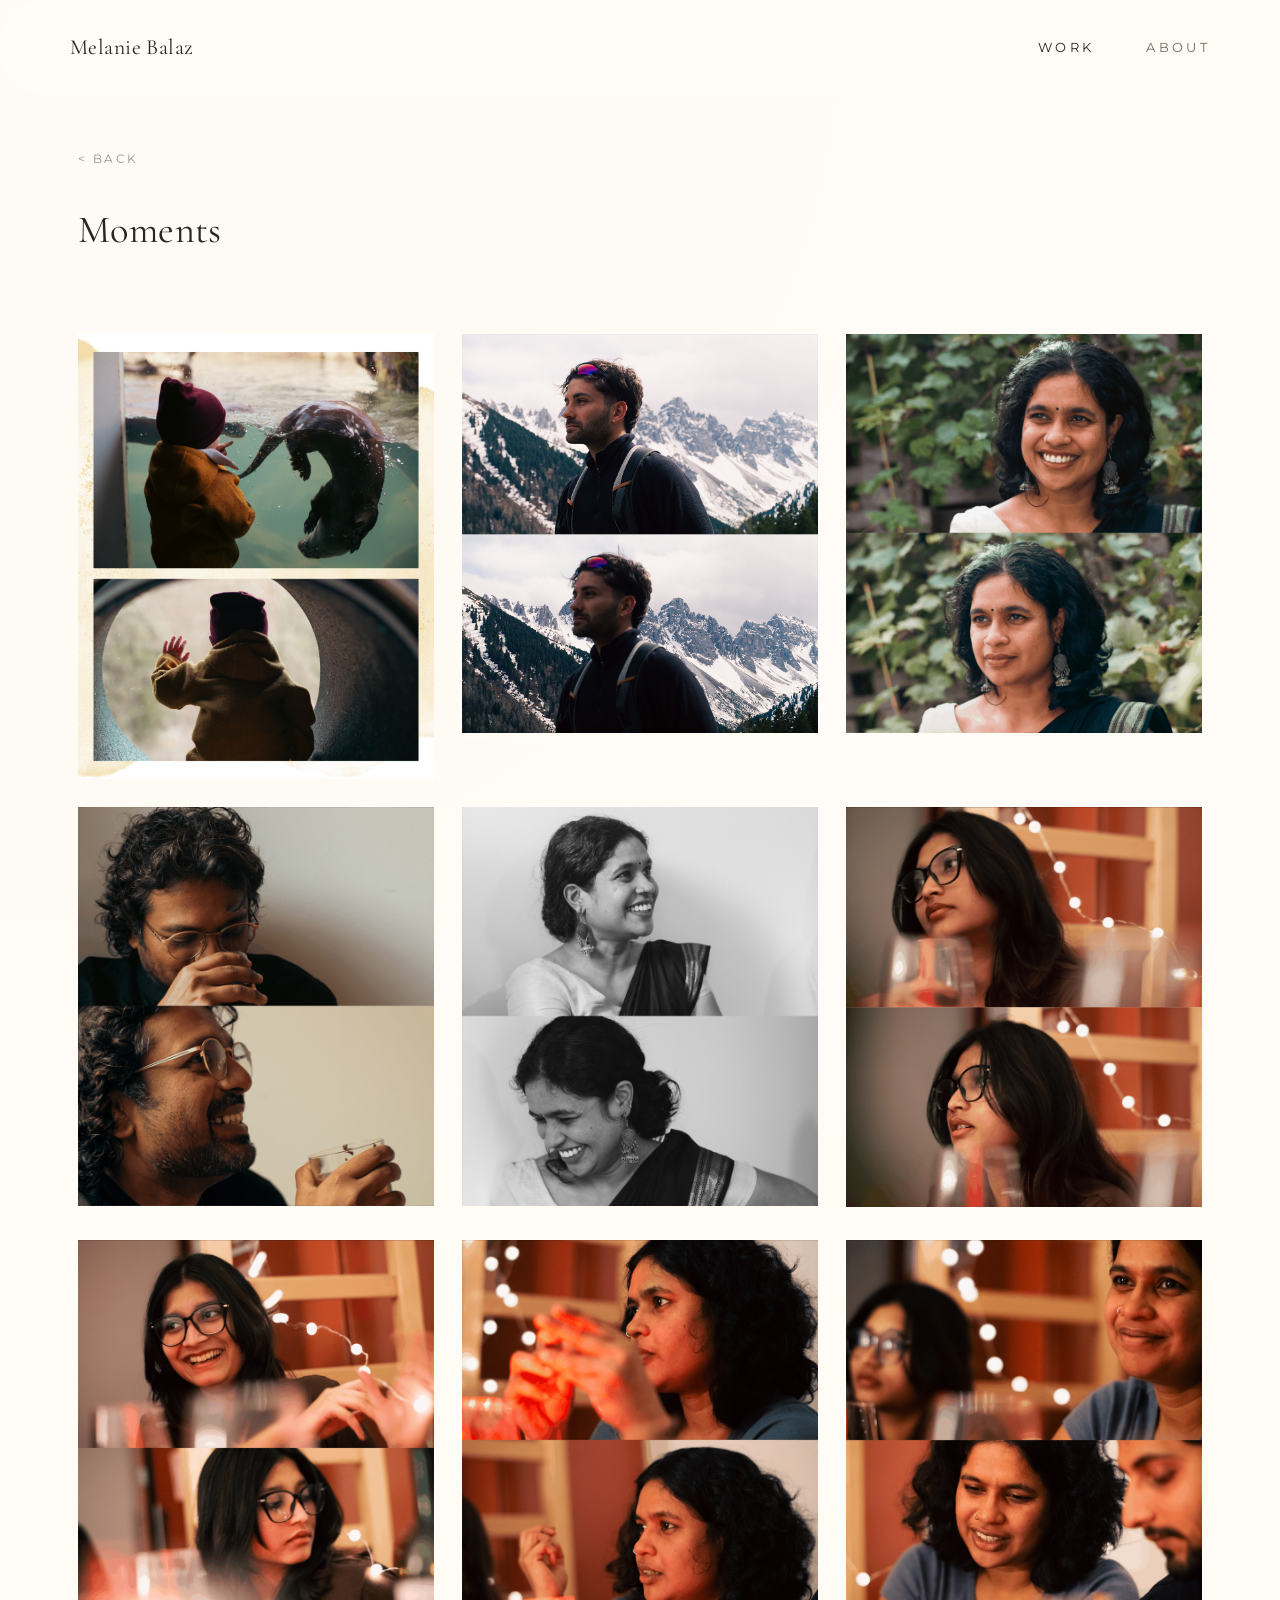
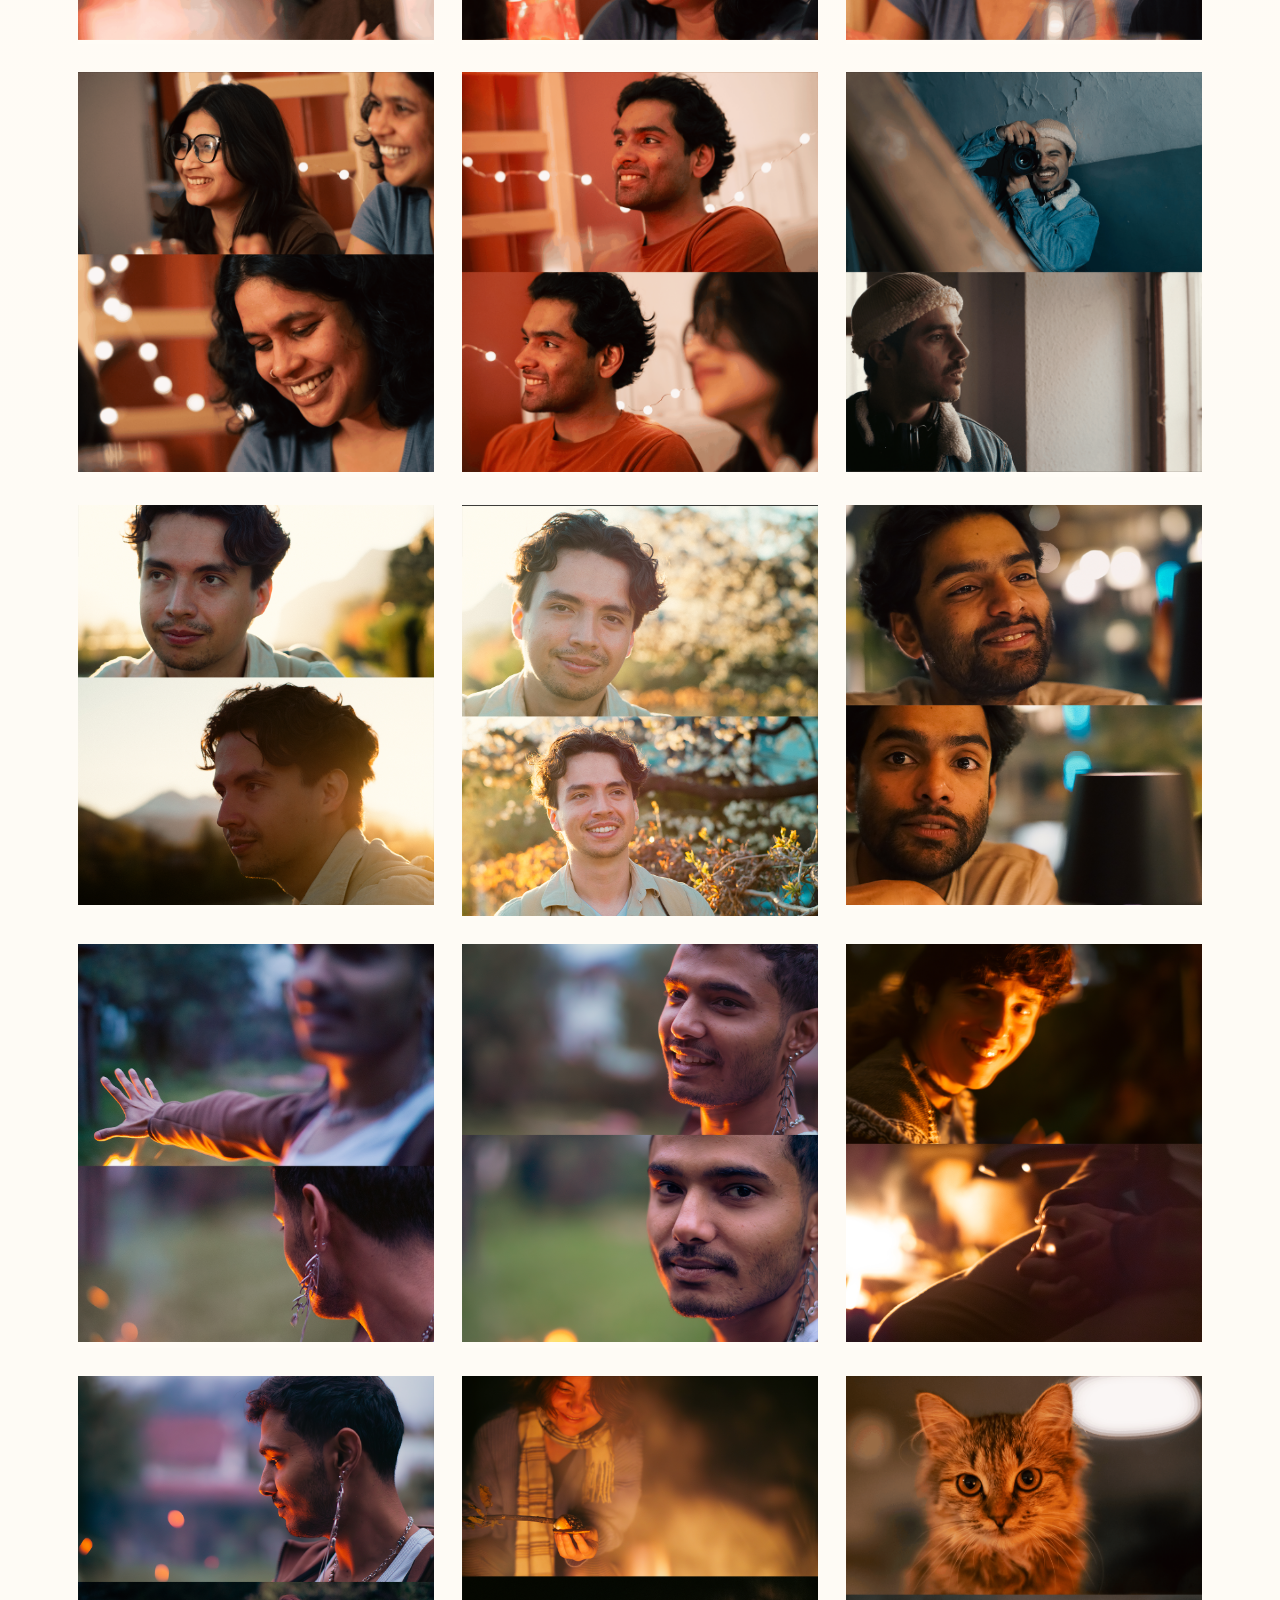
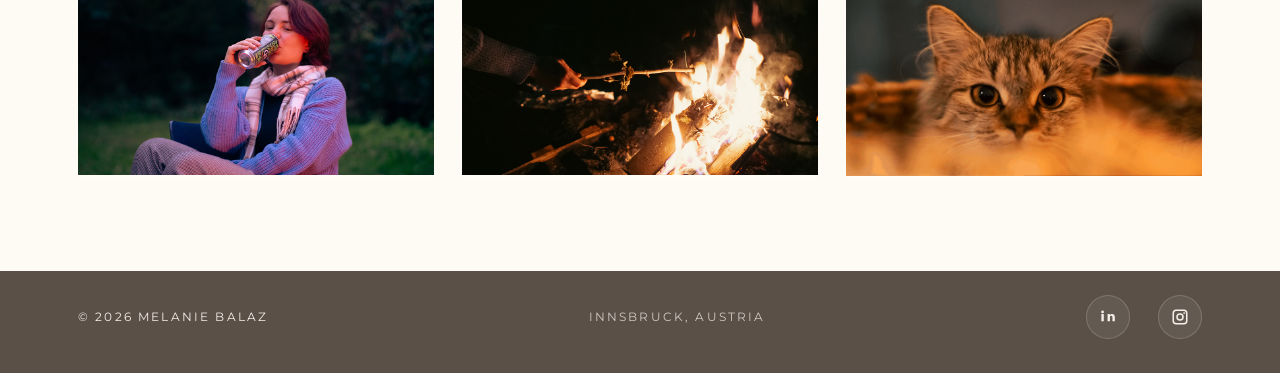
==== commit 6096d014: "Polish portfolio site and SEO setup" ====
--- a/moments.html
+++ b/moments.html
@@ -3,12 +3,51 @@
 <head>
   <meta charset="utf-8">
   <meta name="viewport" content="width=device-width, initial-scale=1">
-  <title>Moments | Melanie Balaz</title>
-  <meta name="description" content="Moments by Melanie Balaz.">
+  <title>Moments Photography Gallery | Melanie Balaz</title>
+  <meta name="description" content="Browse the Moments photography gallery by Melanie Balaz, a collection of candid, documentary-inspired portraits and everyday scenes.">
+  <meta name="author" content="Melanie Balaz">
+  <meta name="robots" content="index, follow, max-image-preview:large">
+  <link rel="canonical" href="https://melaniebalaz.com/moments.html">
+  <link rel="icon" href="favicon.svg" type="image/svg+xml">
+  <meta property="og:locale" content="en_US">
+  <meta property="og:type" content="website">
+  <meta property="og:site_name" content="Melanie Balaz">
+  <meta property="og:title" content="Moments Photography Gallery | Melanie Balaz">
+  <meta property="og:description" content="Browse the Moments photography gallery by Melanie Balaz, a collection of candid, documentary-inspired portraits and everyday scenes.">
+  <meta property="og:url" content="https://melaniebalaz.com/moments.html">
+  <meta property="og:image" content="https://melaniebalaz.com/assets/moments/cover-placeholder.jpg">
+  <meta property="og:image:alt" content="Preview image from Melanie Balaz's Moments photography gallery">
+  <meta name="twitter:card" content="summary_large_image">
+  <meta name="twitter:title" content="Moments Photography Gallery | Melanie Balaz">
+  <meta name="twitter:description" content="Browse the Moments photography gallery by Melanie Balaz, a collection of candid, documentary-inspired portraits and everyday scenes.">
+  <meta name="twitter:image" content="https://melaniebalaz.com/assets/moments/cover-placeholder.jpg">
   <link rel="preconnect" href="https://fonts.googleapis.com">
   <link rel="preconnect" href="https://fonts.gstatic.com" crossorigin>
   <link href="https://fonts.googleapis.com/css2?family=Cormorant+Garamond:wght@400;500&family=Montserrat:wght@300;400;500&display=swap" rel="stylesheet">
   <link rel="stylesheet" href="css/style.css">
+  <script type="application/ld+json">
+    {
+      "@context": "https://schema.org",
+      "@type": "CollectionPage",
+      "name": "Moments Photography Gallery",
+      "url": "https://melaniebalaz.com/moments.html",
+      "description": "Browse the Moments photography gallery by Melanie Balaz, a collection of candid, documentary-inspired portraits and everyday scenes.",
+      "isPartOf": {
+        "@type": "WebSite",
+        "name": "Melanie Balaz",
+        "url": "https://melaniebalaz.com/"
+      },
+      "about": {
+        "@type": "Thing",
+        "name": "Documentary photography"
+      },
+      "primaryImageOfPage": {
+        "@type": "ImageObject",
+        "contentUrl": "https://melaniebalaz.com/assets/moments/cover-placeholder.jpg",
+        "description": "Preview image from Melanie Balaz's Moments photography gallery"
+      }
+    }
+  </script>
 </head>
 <body class="page-moments">
   <div class="page-shell page-shell-inner">
@@ -103,6 +142,11 @@
         </figure>
         <figure class="story-frame story-frame-gallery">
           <button class="story-frame-button lightbox-trigger" type="button">
+            <img src="assets/moments/springandres.png" alt="Moments photograph">
+          </button>
+        </figure>
+        <figure class="story-frame story-frame-gallery">
+          <button class="story-frame-button lightbox-trigger" type="button">
             <img src="assets/moments/kevin2.png" alt="Moments photograph">
           </button>
         </figure>
@@ -138,6 +182,25 @@
         </figure>
       </section>
     </main>
+
+    <footer class="site-footer">
+      <p class="footer-credit">&copy; 2026 Melanie Balaz</p>
+      <p class="footer-location">Innsbruck, Austria</p>
+      <div class="footer-links" aria-label="Social links">
+        <a class="social-link" href="https://www.linkedin.com/in/melanie-balaz-13ab78132/" target="_blank" rel="noopener noreferrer" aria-label="LinkedIn">
+          <svg viewBox="0 0 24 24" aria-hidden="true">
+            <path d="M6.94 8.5v8.56H4.09V8.5zm.19-2.64a1.66 1.66 0 1 1-3.32 0 1.66 1.66 0 0 1 3.32 0m13.06 6.27v4.93h-2.84v-4.6c0-1.16-.41-1.95-1.45-1.95-.79 0-1.26.53-1.47 1.05-.08.18-.1.44-.1.7v4.8H11.5s.04-7.8 0-8.56h2.83v1.21l-.02.03h.02v-.03c.38-.59 1.05-1.43 2.56-1.43 1.87 0 3.3 1.22 3.3 3.85"/>
+          </svg>
+          <span class="sr-only">LinkedIn</span>
+        </a>
+        <a class="social-link" href="https://www.instagram.com/sciaridae_/" target="_blank" rel="noopener noreferrer" aria-label="Instagram">
+          <svg viewBox="0 0 24 24" aria-hidden="true">
+            <path d="M7.5 3h9A4.5 4.5 0 0 1 21 7.5v9a4.5 4.5 0 0 1-4.5 4.5h-9A4.5 4.5 0 0 1 3 16.5v-9A4.5 4.5 0 0 1 7.5 3m0 1.8A2.7 2.7 0 0 0 4.8 7.5v9a2.7 2.7 0 0 0 2.7 2.7h9a2.7 2.7 0 0 0 2.7-2.7v-9a2.7 2.7 0 0 0-2.7-2.7zm9.45 1.35a1.05 1.05 0 1 1 0 2.1 1.05 1.05 0 0 1 0-2.1M12 7.5A4.5 4.5 0 1 1 7.5 12 4.5 4.5 0 0 1 12 7.5m0 1.8A2.7 2.7 0 1 0 14.7 12 2.7 2.7 0 0 0 12 9.3"/>
+          </svg>
+          <span class="sr-only">Instagram</span>
+        </a>
+      </div>
+    </footer>
   </div>
 
   <div class="lightbox" hidden>
--- a/css/style.css
+++ b/css/style.css
@@ -27,6 +27,7 @@
     linear-gradient(180deg, #fcf7f0 0%, #f7efe5 100%);
   color: var(--text);
   font-family: "Montserrat", sans-serif;
+  overflow-x: hidden;
 }
 
 img {
@@ -95,7 +96,7 @@
   font-size: clamp(0.8rem, 0.72vw, 0.95rem);
   letter-spacing: 0.26em;
   text-transform: uppercase;
-  color: var(--muted);
+  color: #74685d;
 }
 
 .nav-group {
@@ -317,6 +318,78 @@
   object-fit: cover;
 }
 
+.site-footer {
+  display: flex;
+  align-items: center;
+  justify-content: space-between;
+  gap: 24px;
+  padding: 24px 78px 34px;
+  background: #5a5048;
+  color: rgba(255, 248, 241, 0.94);
+}
+
+.footer-credit,
+.footer-location,
+.footer-links {
+  margin: 0;
+  font-size: clamp(0.75rem, 0.72vw, 0.92rem);
+  letter-spacing: 0.18em;
+  text-transform: uppercase;
+}
+
+.footer-location {
+  color: rgba(255, 248, 241, 0.72);
+}
+
+.footer-links {
+  display: flex;
+  align-items: center;
+  gap: 28px;
+}
+
+.social-link {
+  display: inline-flex;
+  align-items: center;
+  justify-content: center;
+  width: 44px;
+  height: 44px;
+  border: 1px solid rgba(255, 248, 241, 0.18);
+  border-radius: 999px;
+  background: rgba(255, 248, 241, 0.06);
+  color: inherit;
+  transition:
+    color 180ms ease,
+    transform 180ms ease,
+    background-color 180ms ease,
+    border-color 180ms ease;
+}
+
+.social-link svg {
+  width: 20px;
+  height: 20px;
+  fill: currentColor;
+}
+
+.social-link:hover,
+.social-link:focus-visible {
+  color: #fffdf9;
+  background: rgba(255, 248, 241, 0.14);
+  border-color: rgba(255, 248, 241, 0.3);
+  transform: translateY(-1px);
+}
+
+.sr-only {
+  position: absolute;
+  width: 1px;
+  height: 1px;
+  padding: 0;
+  margin: -1px;
+  overflow: hidden;
+  clip: rect(0, 0, 0, 0);
+  white-space: nowrap;
+  border: 0;
+}
+
 .story-page {
   padding: 148px 78px 90px;
 }
@@ -374,10 +447,21 @@
 }
 
 .couple-cover {
+  position: relative;
   margin: 0;
   background: rgba(255, 252, 247, 0.92);
   overflow: hidden;
   max-width: 520px;
+}
+
+.couple-cover::after {
+  content: "";
+  position: absolute;
+  inset: 0;
+  background: rgba(255, 252, 247, 0.24);
+  opacity: 0;
+  transition: opacity 220ms ease;
+  pointer-events: none;
 }
 
 .couple-cover img {
@@ -385,6 +469,11 @@
   width: 100%;
   height: auto;
   transition: transform 260ms ease, filter 260ms ease;
+}
+
+.couple-toggle:hover .couple-cover::after,
+.couple-toggle:focus-visible .couple-cover::after {
+  opacity: 1;
 }
 
 .couple-toggle:hover .couple-cover img,
@@ -432,8 +521,10 @@
 }
 
 .story-gallery-masonry {
-  columns: 3 240px;
-  column-gap: 28px;
+  display: grid;
+  grid-template-columns: repeat(3, minmax(0, 1fr));
+  gap: 28px;
+  align-items: start;
 }
 
 .couple-gallery .story-gallery-masonry {
@@ -441,8 +532,7 @@
 }
 
 .story-frame {
-  margin: 0 0 28px;
-  break-inside: avoid;
+  margin: 0;
   background: rgba(255, 252, 247, 0.92);
 }
 
@@ -526,7 +616,8 @@
 
 @media (max-width: 1100px) {
   .site-header {
-    padding: 28px 24px;
+    gap: 16px;
+    padding: 22px 20px;
     border-radius: 0;
   }
 
@@ -538,10 +629,12 @@
   .site-nav {
     position: absolute;
     top: calc(100% - 8px);
-    right: 16px;
+    right: 12px;
     display: none;
-    width: min(320px, calc(100vw - 48px));
-    padding: 20px 22px 24px;
+    width: min(320px, calc(100vw - 24px));
+    max-height: min(70svh, 480px);
+    overflow-y: auto;
+    padding: 18px 18px 22px;
     border: 1px solid rgba(77, 64, 51, 0.08);
     background: rgba(255, 252, 247, 0.96);
     box-shadow: 0 16px 30px rgba(50, 37, 26, 0.08);
@@ -577,21 +670,24 @@
 
   .nav-toggle {
     display: block;
+    padding: 0;
+    font-size: 0.76rem;
+    line-height: 1;
   }
 
   .hero,
   .hero img {
-    min-height: 620px;
+    min-height: 76svh;
   }
 
   .work-section,
   .story-page {
-    padding-left: 24px;
-    padding-right: 24px;
+    padding-left: 20px;
+    padding-right: 20px;
   }
 
   .section-spacer {
-    height: 96px;
+    height: 80px;
   }
 
   .card-grid,
@@ -607,23 +703,28 @@
   }
 
   .story-gallery-masonry {
-    columns: 2 220px;
-    column-gap: 20px;
+    grid-template-columns: repeat(2, minmax(0, 1fr));
+    gap: 20px;
   }
 
   .about-inner {
-    padding: 0 24px;
+    padding: 0 20px;
     grid-template-columns: 1fr;
-    gap: 28px;
+    gap: 24px;
   }
 
   .about-text {
-    margin: 28px 0 42px;
+    margin: 20px 0 32px;
+    max-width: 34rem;
   }
 
   .about-portrait {
     margin-top: 0;
-    max-width: 420px;
+    max-width: 360px;
+  }
+
+  .site-footer {
+    padding: 22px 20px 28px;
   }
 }
 
@@ -633,20 +734,29 @@
   }
 
   .site-header {
-    inset: 8px auto auto 50%;
+    left: 0;
+    right: 0;
+    top: 0;
+    width: 100%;
+    gap: 12px;
+    padding: 16px 14px;
   }
 
   .brand {
-    font-size: 2.2rem;
+    font-size: 1.35rem;
+    line-height: 1;
   }
 
   .hero-copy {
-    left: 24px;
-    right: 24px;
-    bottom: 28px;
+    left: 16px;
+    right: 16px;
+    bottom: 20px;
   }
 
   .hero h1 {
+    font-size: clamp(2rem, 12vw, 3.15rem);
+    line-height: 0.96;
+    letter-spacing: 0.02em;
     text-align: left;
   }
 
@@ -656,16 +766,163 @@
     letter-spacing: 0.18em;
   }
 
+  .site-nav {
+    right: 8px;
+    width: calc(100vw - 16px);
+    gap: 18px;
+    font-size: 0.72rem;
+  }
+
+  .work-dropdown {
+    gap: 14px;
+    padding-left: 12px;
+  }
+
+  .hero,
+  .hero img {
+    min-height: 70svh;
+  }
+
+  .work-section {
+    padding-bottom: 52px;
+  }
+
+  .section-spacer {
+    height: 56px;
+  }
+
+  .card-grid {
+    gap: 24px;
+  }
+
+  .story-card span {
+    margin-top: 16px;
+    font-size: 0.8rem;
+  }
+
+  .about-section {
+    padding: 56px 0 76px;
+  }
+
+  .about-inner {
+    padding: 0 16px;
+  }
+
+  .about-text {
+    margin: 16px 0 24px;
+    font-size: clamp(1.45rem, 8vw, 2.05rem);
+    line-height: 1.1;
+  }
+
+  .about-contact {
+    font-size: 0.98rem;
+    line-height: 1.5;
+  }
+
+  .about-portrait {
+    width: min(100%, 280px);
+  }
+
+  .site-footer {
+    flex-direction: column;
+    align-items: flex-start;
+    gap: 14px;
+    padding: 18px 16px 24px;
+  }
+
+  .footer-links {
+    gap: 18px;
+    flex-wrap: wrap;
+  }
+
   .story-page {
-    padding-top: 118px;
+    padding: 100px 16px 56px;
   }
 
   .story-title {
-    padding-bottom: 42px;
+    padding: 8px 0 32px;
+  }
+
+  .story-title h1 {
+    font-size: clamp(1.7rem, 11vw, 2.5rem);
+  }
+
+  .back-link {
+    margin-bottom: 20px;
+    font-size: 0.72rem;
+  }
+
+  .couples-list {
+    gap: 36px;
+  }
+
+  .couple-section {
+    padding-top: 18px;
+  }
+
+  .couple-name {
+    font-size: 0.8rem;
+    letter-spacing: 0.2em;
+  }
+
+  .couple-gallery {
+    transition:
+      grid-template-rows 360ms ease,
+      opacity 260ms ease,
+      transform 360ms ease,
+      padding-top 360ms ease;
+  }
+
+  .couple-section.is-open .couple-gallery {
+    padding-top: 20px;
   }
 
   .story-gallery-masonry {
-    columns: 1;
-    column-gap: 0;
-  }
-}
+    grid-template-columns: 1fr;
+    gap: 16px;
+  }
+
+  .lightbox {
+    padding: 52px 12px 12px;
+  }
+
+  .lightbox-close {
+    top: 12px;
+    right: 14px;
+    font-size: 0.72rem;
+  }
+}
+
+@media (max-width: 480px) {
+  .site-header {
+    padding: 14px 12px;
+  }
+
+  .brand {
+    font-size: 1.2rem;
+  }
+
+  .nav-toggle {
+    font-size: 0.7rem;
+    letter-spacing: 0.18em;
+  }
+
+  .hero,
+  .hero img {
+    min-height: 66svh;
+  }
+
+  .hero-copy {
+    left: 14px;
+    right: 14px;
+    bottom: 16px;
+  }
+
+  .work-section,
+  .story-page,
+  .about-inner,
+  .site-footer {
+    padding-left: 14px;
+    padding-right: 14px;
+  }
+}
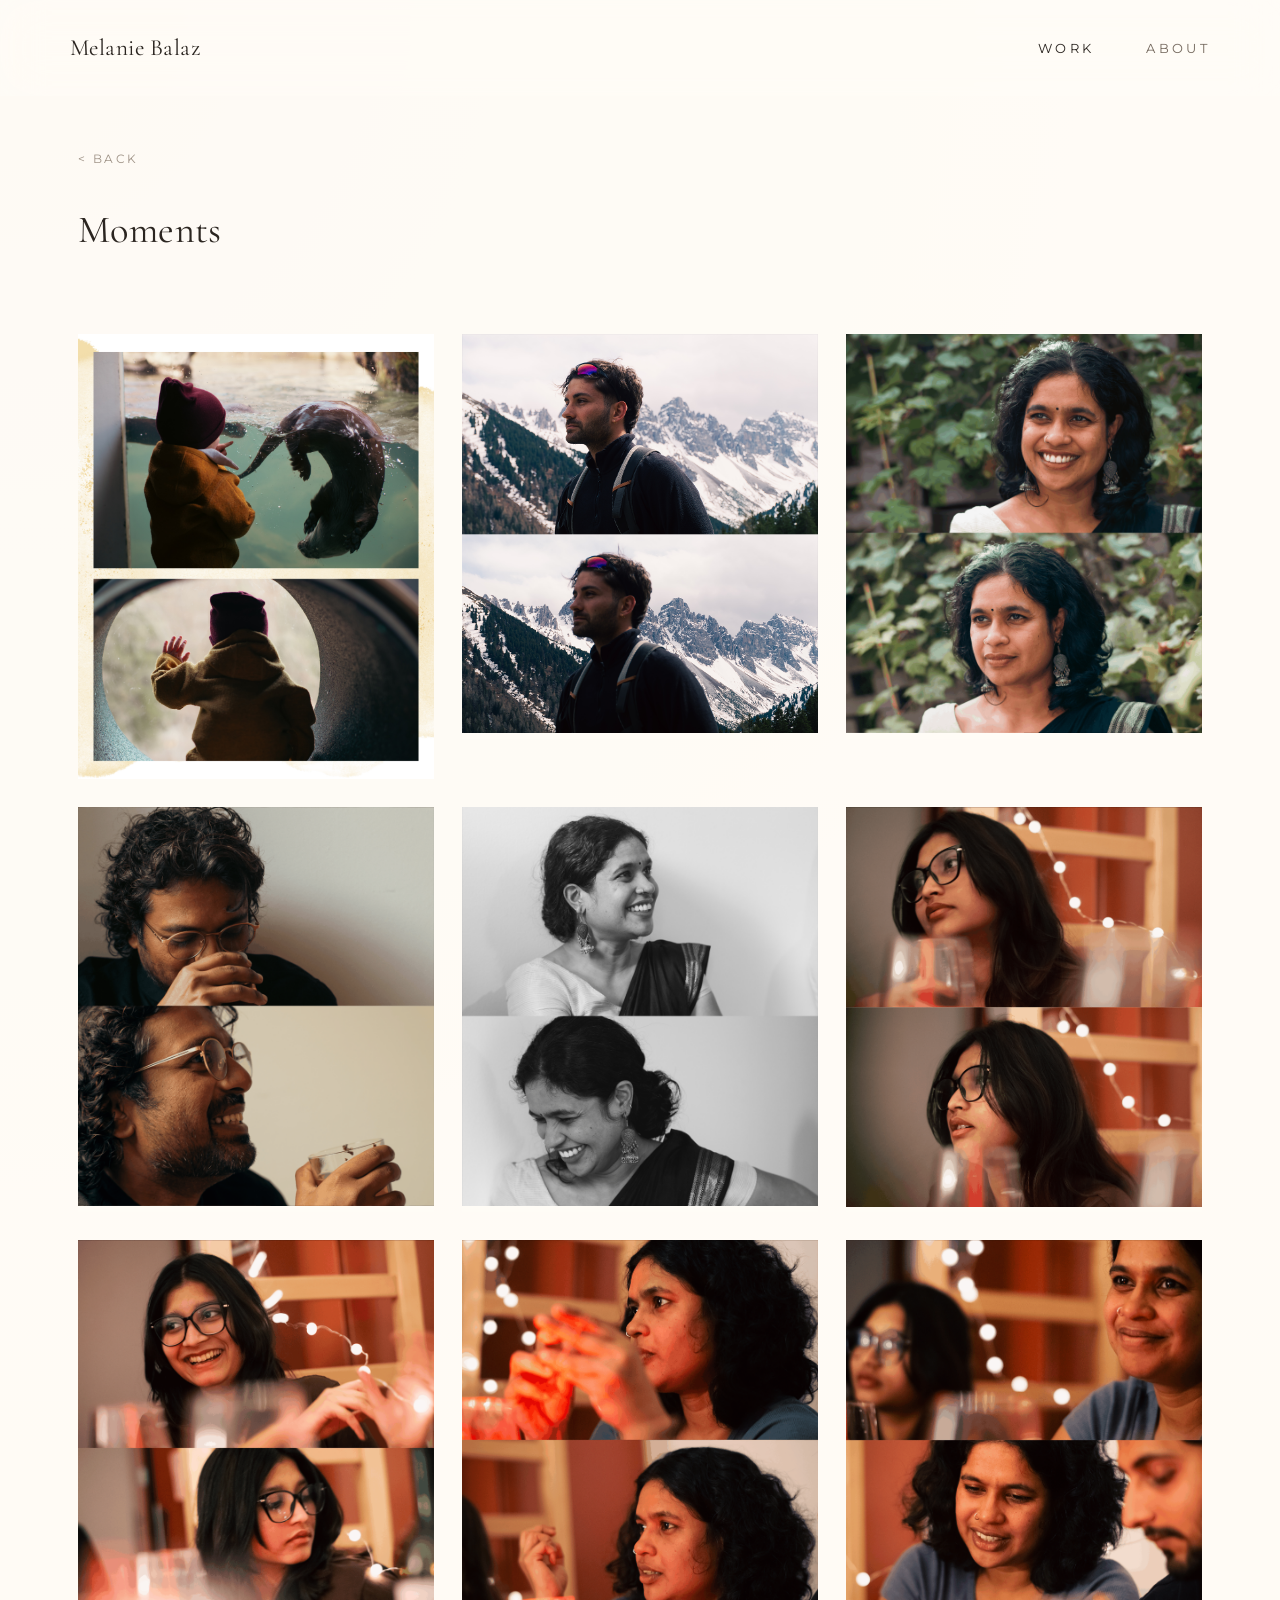
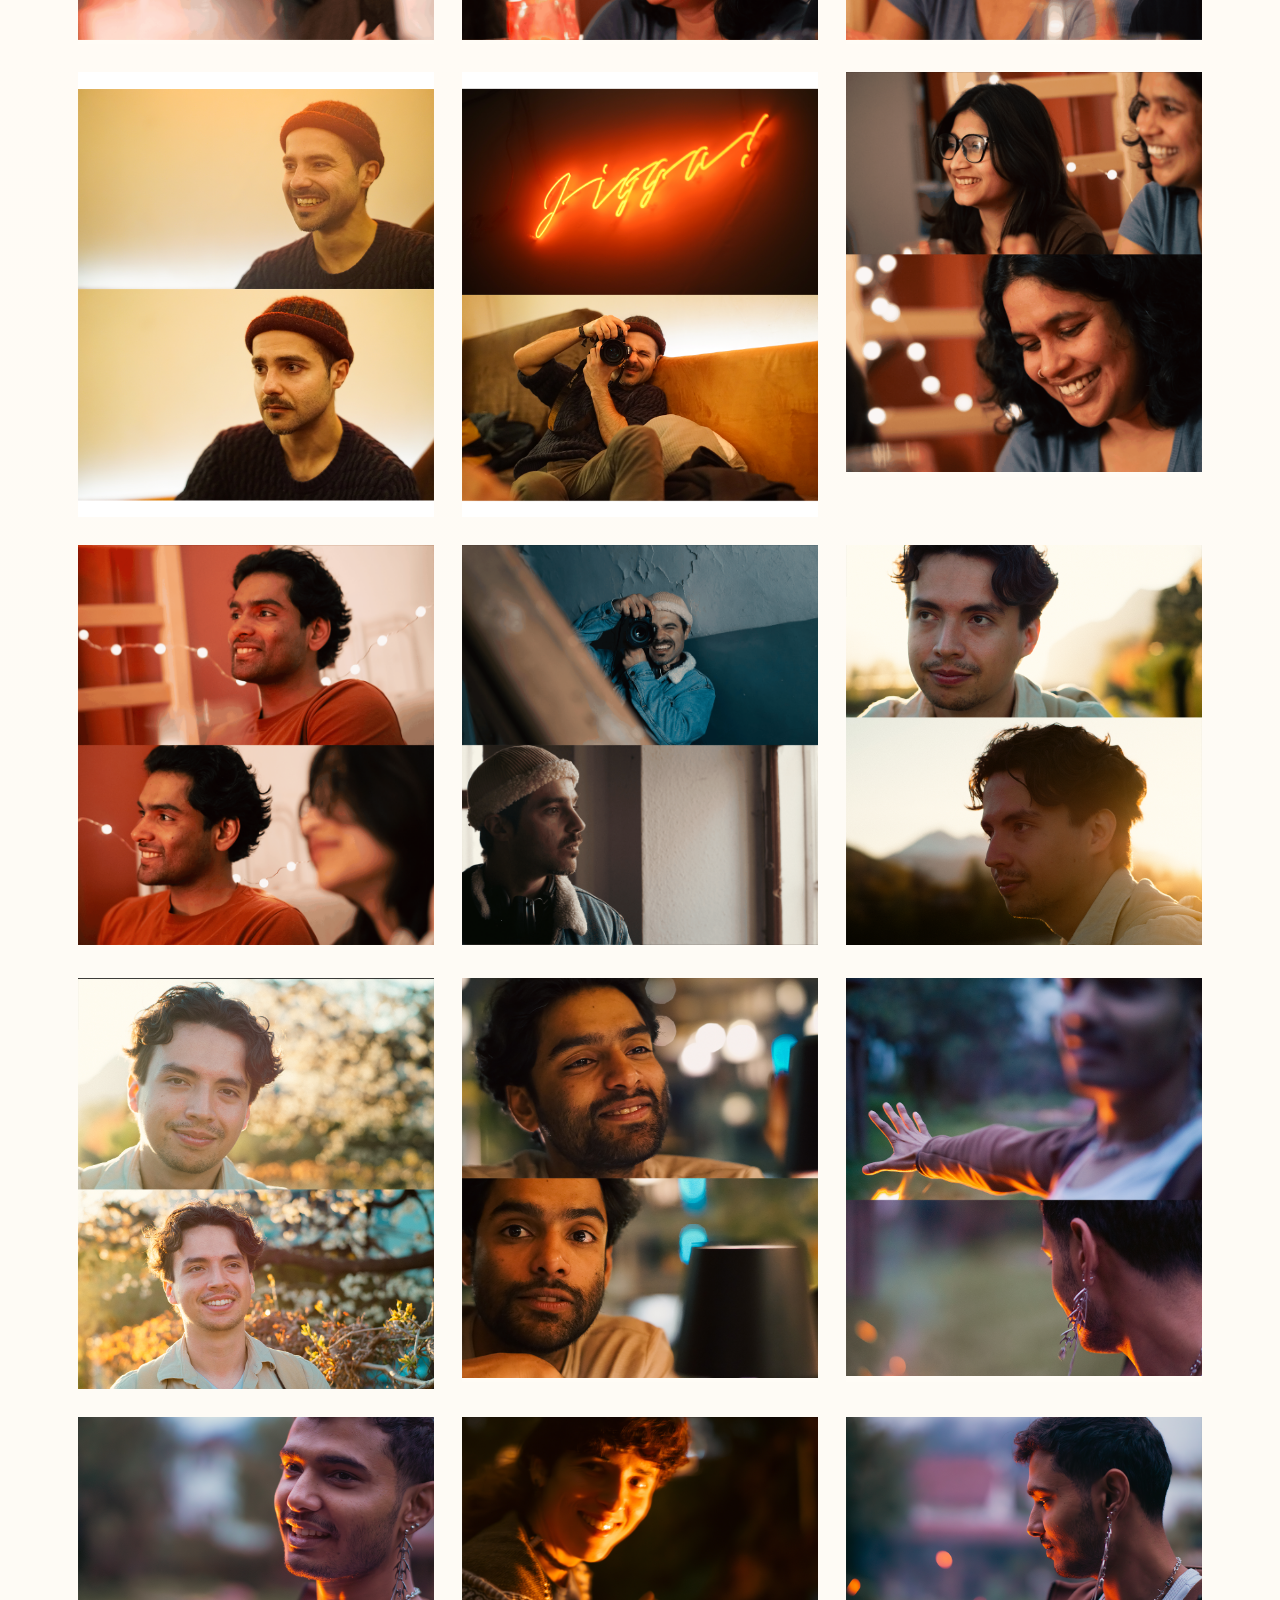
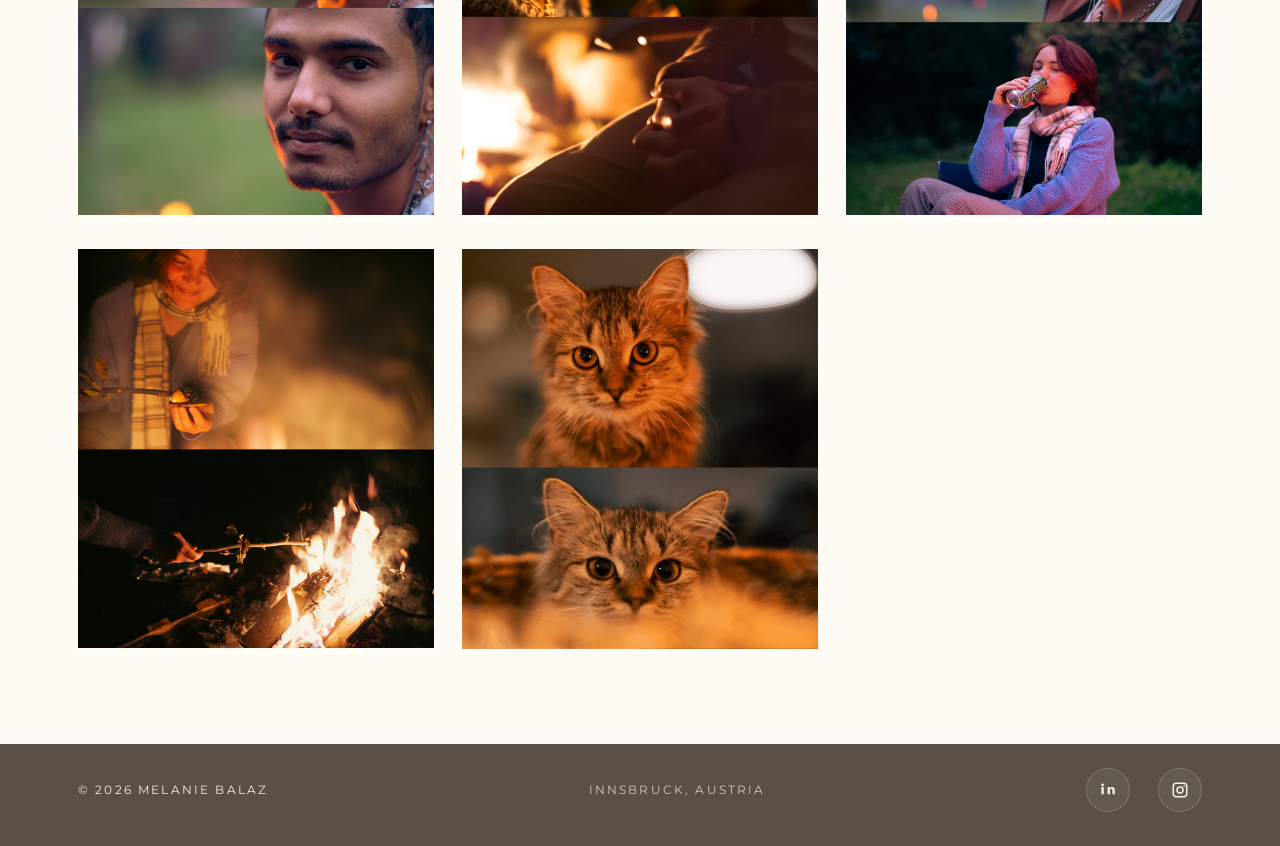
==== commit b55c479f: "Clean up assets and refine navbar" ====
--- a/moments.html
+++ b/moments.html
@@ -122,6 +122,16 @@
         </figure>
         <figure class="story-frame story-frame-gallery">
           <button class="story-frame-button lightbox-trigger" type="button">
+            <img src="assets/moments/feb2.png" alt="Moments photograph">
+          </button>
+        </figure>
+        <figure class="story-frame story-frame-gallery">
+          <button class="story-frame-button lightbox-trigger" type="button">
+            <img src="assets/moments/feb3.png" alt="Moments photograph">
+          </button>
+        </figure>
+        <figure class="story-frame story-frame-gallery">
+          <button class="story-frame-button lightbox-trigger" type="button">
             <img src="assets/moments/cookingeve1.png" alt="Moments photograph">
           </button>
         </figure>
--- a/css/style.css
+++ b/css/style.css
@@ -85,7 +85,7 @@
 }
 
 .brand {
-  font-size: clamp(1.35rem, 1.2vw, 1.95rem);
+  font-size: clamp(1.45rem, 1.35vw, 2.1rem);
   letter-spacing: 0.02em;
 }
 
@@ -506,20 +506,6 @@
   padding-top: 28px;
 }
 
-.story-gallery-split {
-  display: grid;
-  grid-template-columns: minmax(0, 1fr) minmax(0, 1fr);
-  gap: 64px;
-  align-items: start;
-  margin-bottom: 42px;
-}
-
-.story-gallery-grid {
-  display: grid;
-  grid-template-columns: repeat(3, minmax(0, 1fr));
-  gap: 36px;
-}
-
 .story-gallery-masonry {
   display: grid;
   grid-template-columns: repeat(3, minmax(0, 1fr));
@@ -534,14 +520,6 @@
 .story-frame {
   margin: 0;
   background: rgba(255, 252, 247, 0.92);
-}
-
-.story-frame-tall {
-  aspect-ratio: 0.76;
-}
-
-.story-frame-wide {
-  aspect-ratio: 1.24;
 }
 
 .story-frame-gallery {
@@ -691,8 +669,7 @@
   }
 
   .card-grid,
-  .story-gallery-split,
-  .story-gallery-grid {
+  .story-gallery-masonry {
     grid-template-columns: 1fr;
     gap: 32px;
   }
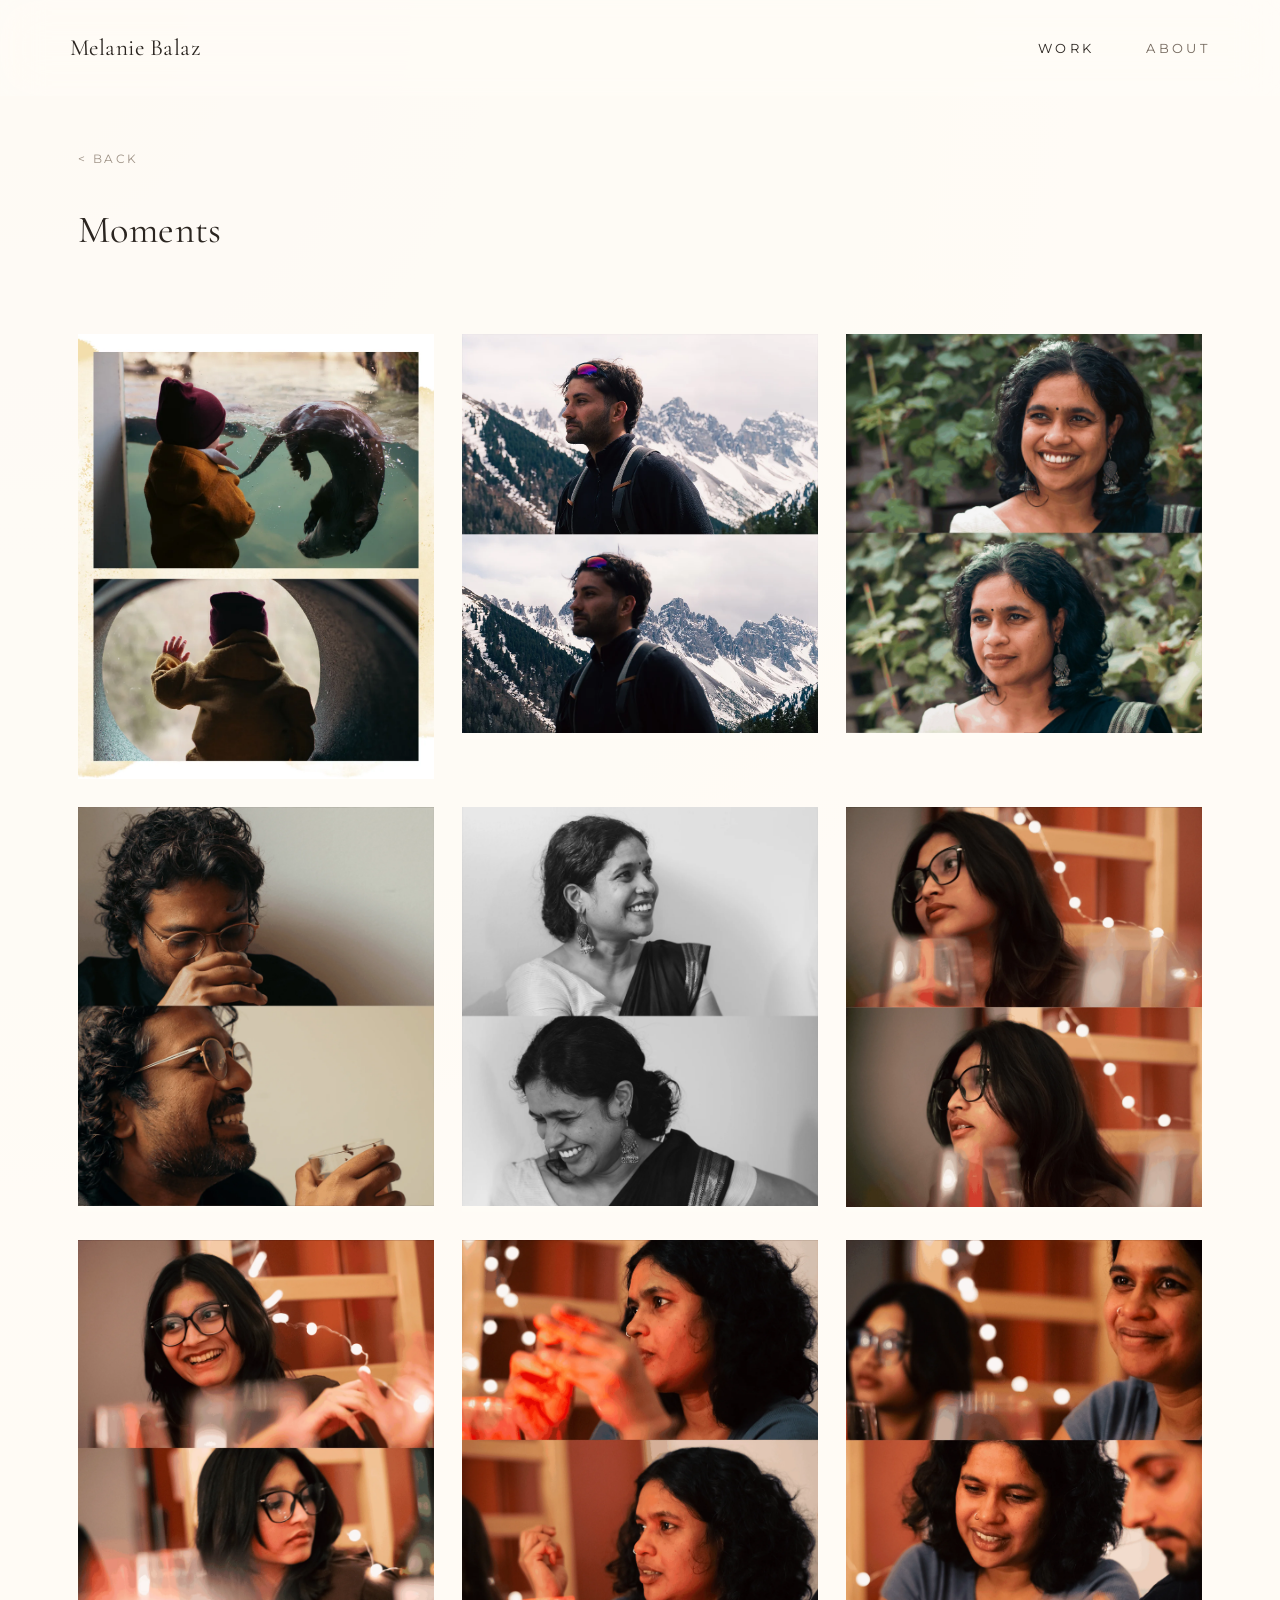
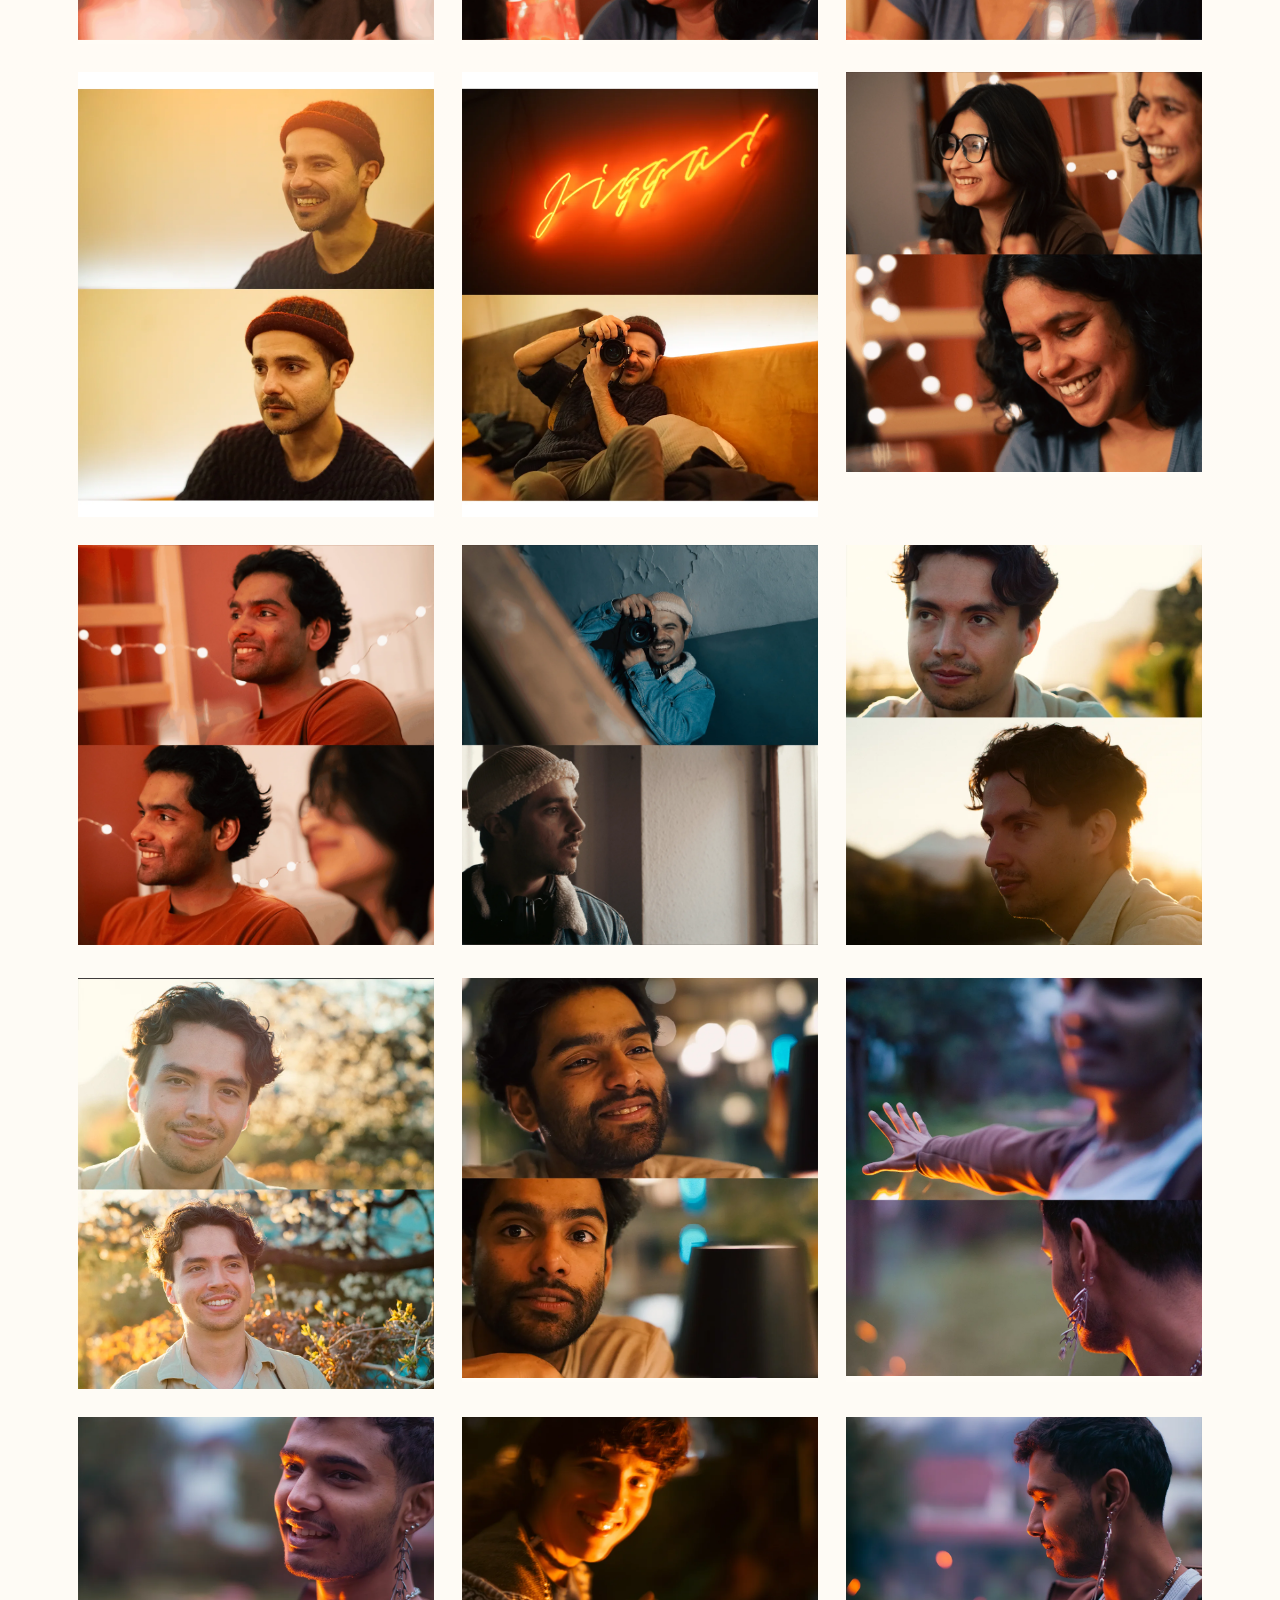
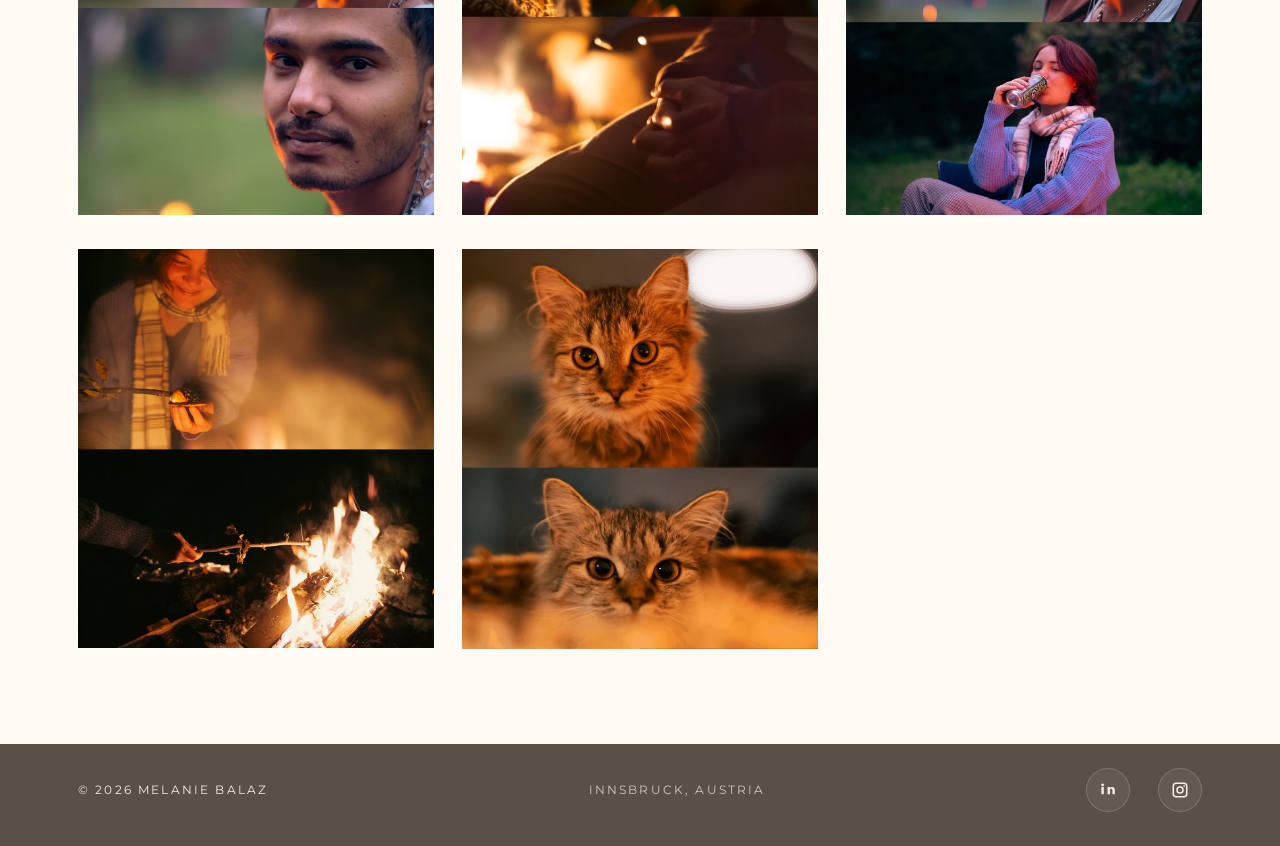
==== commit 9c5be1ef: "Optimize website images" ====
--- a/moments.html
+++ b/moments.html
@@ -77,117 +77,117 @@
       <section class="story-gallery story-gallery-masonry">
         <figure class="story-frame story-frame-gallery">
           <button class="story-frame-button lightbox-trigger" type="button">
-            <img src="assets/moments/1.png" alt="Moments photograph">
-          </button>
-        </figure>
-        <figure class="story-frame story-frame-gallery">
-          <button class="story-frame-button lightbox-trigger" type="button">
-            <img src="assets/moments/lucien.png" alt="Moments photograph">
-          </button>
-        </figure>
-        <figure class="story-frame story-frame-gallery">
-          <button class="story-frame-button lightbox-trigger" type="button">
-            <img src="assets/moments/oman1.png" alt="Moments photograph">
-          </button>
-        </figure>
-        <figure class="story-frame story-frame-gallery">
-          <button class="story-frame-button lightbox-trigger" type="button">
-            <img src="assets/moments/oman2.png" alt="Moments photograph">
-          </button>
-        </figure>
-        <figure class="story-frame story-frame-gallery">
-          <button class="story-frame-button lightbox-trigger" type="button">
-            <img src="assets/moments/oman3.png" alt="Moments photograph">
-          </button>
-        </figure>
-        <figure class="story-frame story-frame-gallery">
-          <button class="story-frame-button lightbox-trigger" type="button">
-            <img src="assets/moments/alaina.png" alt="Moments photograph">
-          </button>
-        </figure>
-        <figure class="story-frame story-frame-gallery">
-          <button class="story-frame-button lightbox-trigger" type="button">
-            <img src="assets/moments/alaina2.png" alt="Moments photograph">
-          </button>
-        </figure>
-        <figure class="story-frame story-frame-gallery">
-          <button class="story-frame-button lightbox-trigger" type="button">
-            <img src="assets/moments/fabitha2.png" alt="Moments photograph">
-          </button>
-        </figure>
-        <figure class="story-frame story-frame-gallery">
-          <button class="story-frame-button lightbox-trigger" type="button">
-            <img src="assets/moments/fabitha3.png" alt="Moments photograph">
-          </button>
-        </figure>
-        <figure class="story-frame story-frame-gallery">
-          <button class="story-frame-button lightbox-trigger" type="button">
-            <img src="assets/moments/feb2.png" alt="Moments photograph">
-          </button>
-        </figure>
-        <figure class="story-frame story-frame-gallery">
-          <button class="story-frame-button lightbox-trigger" type="button">
-            <img src="assets/moments/feb3.png" alt="Moments photograph">
-          </button>
-        </figure>
-        <figure class="story-frame story-frame-gallery">
-          <button class="story-frame-button lightbox-trigger" type="button">
-            <img src="assets/moments/cookingeve1.png" alt="Moments photograph">
-          </button>
-        </figure>
-        <figure class="story-frame story-frame-gallery">
-          <button class="story-frame-button lightbox-trigger" type="button">
-            <img src="assets/moments/cookingeve3.png" alt="Moments photograph">
-          </button>
-        </figure>
-        <figure class="story-frame story-frame-gallery">
-          <button class="story-frame-button lightbox-trigger" type="button">
-            <img src="assets/moments/alex.png" alt="Moments photograph">
-          </button>
-        </figure>
-        <figure class="story-frame story-frame-gallery">
-          <button class="story-frame-button lightbox-trigger" type="button">
-            <img src="assets/moments/andres2.png" alt="Moments photograph">
-          </button>
-        </figure>
-        <figure class="story-frame story-frame-gallery">
-          <button class="story-frame-button lightbox-trigger" type="button">
-            <img src="assets/moments/springandres.png" alt="Moments photograph">
-          </button>
-        </figure>
-        <figure class="story-frame story-frame-gallery">
-          <button class="story-frame-button lightbox-trigger" type="button">
-            <img src="assets/moments/kevin2.png" alt="Moments photograph">
-          </button>
-        </figure>
-        <figure class="story-frame story-frame-gallery">
-          <button class="story-frame-button lightbox-trigger" type="button">
-            <img src="assets/moments/campfire1.png" alt="Moments photograph">
-          </button>
-        </figure>
-        <figure class="story-frame story-frame-gallery">
-          <button class="story-frame-button lightbox-trigger" type="button">
-            <img src="assets/moments/campfire2.png" alt="Moments photograph">
-          </button>
-        </figure>
-        <figure class="story-frame story-frame-gallery">
-          <button class="story-frame-button lightbox-trigger" type="button">
-            <img src="assets/moments/campfire3.png" alt="Moments photograph">
-          </button>
-        </figure>
-        <figure class="story-frame story-frame-gallery">
-          <button class="story-frame-button lightbox-trigger" type="button">
-            <img src="assets/moments/campfire4.png" alt="Moments photograph">
-          </button>
-        </figure>
-        <figure class="story-frame story-frame-gallery">
-          <button class="story-frame-button lightbox-trigger" type="button">
-            <img src="assets/moments/preset_IG.png" alt="Moments photograph">
-          </button>
-        </figure>
-        <figure class="story-frame story-frame-gallery">
-          <button class="story-frame-button lightbox-trigger" type="button">
-            <img src="assets/moments/terra.png" alt="Moments photograph">
+            <img src="assets/moments/1.webp" alt="Moments photograph">
+          </button>
+        </figure>
+        <figure class="story-frame story-frame-gallery">
+          <button class="story-frame-button lightbox-trigger" type="button">
+            <img src="assets/moments/lucien.webp" alt="Moments photograph">
+          </button>
+        </figure>
+        <figure class="story-frame story-frame-gallery">
+          <button class="story-frame-button lightbox-trigger" type="button">
+            <img src="assets/moments/oman1.webp" alt="Moments photograph">
+          </button>
+        </figure>
+        <figure class="story-frame story-frame-gallery">
+          <button class="story-frame-button lightbox-trigger" type="button">
+            <img src="assets/moments/oman2.webp" alt="Moments photograph">
+          </button>
+        </figure>
+        <figure class="story-frame story-frame-gallery">
+          <button class="story-frame-button lightbox-trigger" type="button">
+            <img src="assets/moments/oman3.webp" alt="Moments photograph">
+          </button>
+        </figure>
+        <figure class="story-frame story-frame-gallery">
+          <button class="story-frame-button lightbox-trigger" type="button">
+            <img src="assets/moments/alaina.webp" alt="Moments photograph">
+          </button>
+        </figure>
+        <figure class="story-frame story-frame-gallery">
+          <button class="story-frame-button lightbox-trigger" type="button">
+            <img src="assets/moments/alaina2.webp" alt="Moments photograph">
+          </button>
+        </figure>
+        <figure class="story-frame story-frame-gallery">
+          <button class="story-frame-button lightbox-trigger" type="button">
+            <img src="assets/moments/fabitha2.webp" alt="Moments photograph">
+          </button>
+        </figure>
+        <figure class="story-frame story-frame-gallery">
+          <button class="story-frame-button lightbox-trigger" type="button">
+            <img src="assets/moments/fabitha3.webp" alt="Moments photograph">
+          </button>
+        </figure>
+        <figure class="story-frame story-frame-gallery">
+          <button class="story-frame-button lightbox-trigger" type="button">
+            <img src="assets/moments/feb2.webp" alt="Moments photograph">
+          </button>
+        </figure>
+        <figure class="story-frame story-frame-gallery">
+          <button class="story-frame-button lightbox-trigger" type="button">
+            <img src="assets/moments/feb3.webp" alt="Moments photograph">
+          </button>
+        </figure>
+        <figure class="story-frame story-frame-gallery">
+          <button class="story-frame-button lightbox-trigger" type="button">
+            <img src="assets/moments/cookingeve1.webp" alt="Moments photograph">
+          </button>
+        </figure>
+        <figure class="story-frame story-frame-gallery">
+          <button class="story-frame-button lightbox-trigger" type="button">
+            <img src="assets/moments/cookingeve3.webp" alt="Moments photograph">
+          </button>
+        </figure>
+        <figure class="story-frame story-frame-gallery">
+          <button class="story-frame-button lightbox-trigger" type="button">
+            <img src="assets/moments/alex.webp" alt="Moments photograph">
+          </button>
+        </figure>
+        <figure class="story-frame story-frame-gallery">
+          <button class="story-frame-button lightbox-trigger" type="button">
+            <img src="assets/moments/andres2.webp" alt="Moments photograph">
+          </button>
+        </figure>
+        <figure class="story-frame story-frame-gallery">
+          <button class="story-frame-button lightbox-trigger" type="button">
+            <img src="assets/moments/springandres.webp" alt="Moments photograph">
+          </button>
+        </figure>
+        <figure class="story-frame story-frame-gallery">
+          <button class="story-frame-button lightbox-trigger" type="button">
+            <img src="assets/moments/kevin2.webp" alt="Moments photograph">
+          </button>
+        </figure>
+        <figure class="story-frame story-frame-gallery">
+          <button class="story-frame-button lightbox-trigger" type="button">
+            <img src="assets/moments/campfire1.webp" alt="Moments photograph">
+          </button>
+        </figure>
+        <figure class="story-frame story-frame-gallery">
+          <button class="story-frame-button lightbox-trigger" type="button">
+            <img src="assets/moments/campfire2.webp" alt="Moments photograph">
+          </button>
+        </figure>
+        <figure class="story-frame story-frame-gallery">
+          <button class="story-frame-button lightbox-trigger" type="button">
+            <img src="assets/moments/campfire3.webp" alt="Moments photograph">
+          </button>
+        </figure>
+        <figure class="story-frame story-frame-gallery">
+          <button class="story-frame-button lightbox-trigger" type="button">
+            <img src="assets/moments/campfire4.webp" alt="Moments photograph">
+          </button>
+        </figure>
+        <figure class="story-frame story-frame-gallery">
+          <button class="story-frame-button lightbox-trigger" type="button">
+            <img src="assets/moments/preset_IG.webp" alt="Moments photograph">
+          </button>
+        </figure>
+        <figure class="story-frame story-frame-gallery">
+          <button class="story-frame-button lightbox-trigger" type="button">
+            <img src="assets/moments/terra.webp" alt="Moments photograph">
           </button>
         </figure>
       </section>
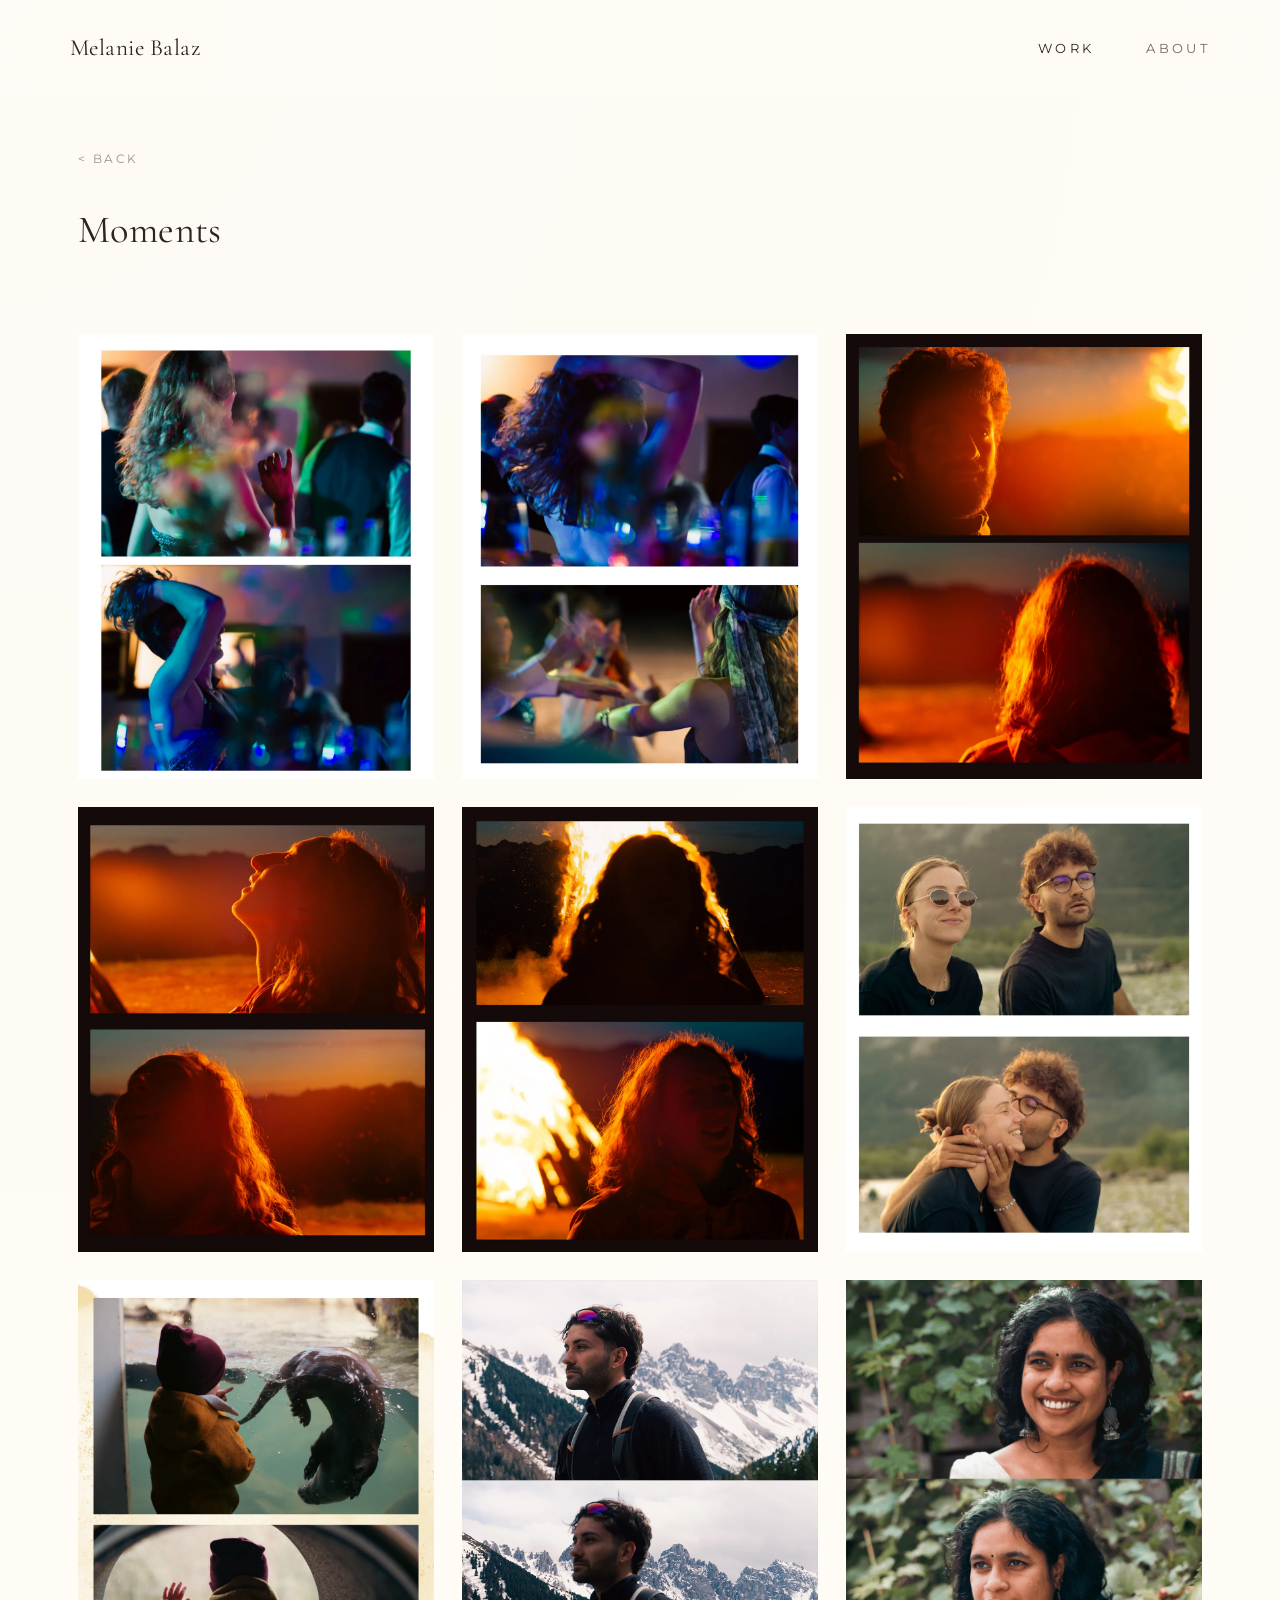
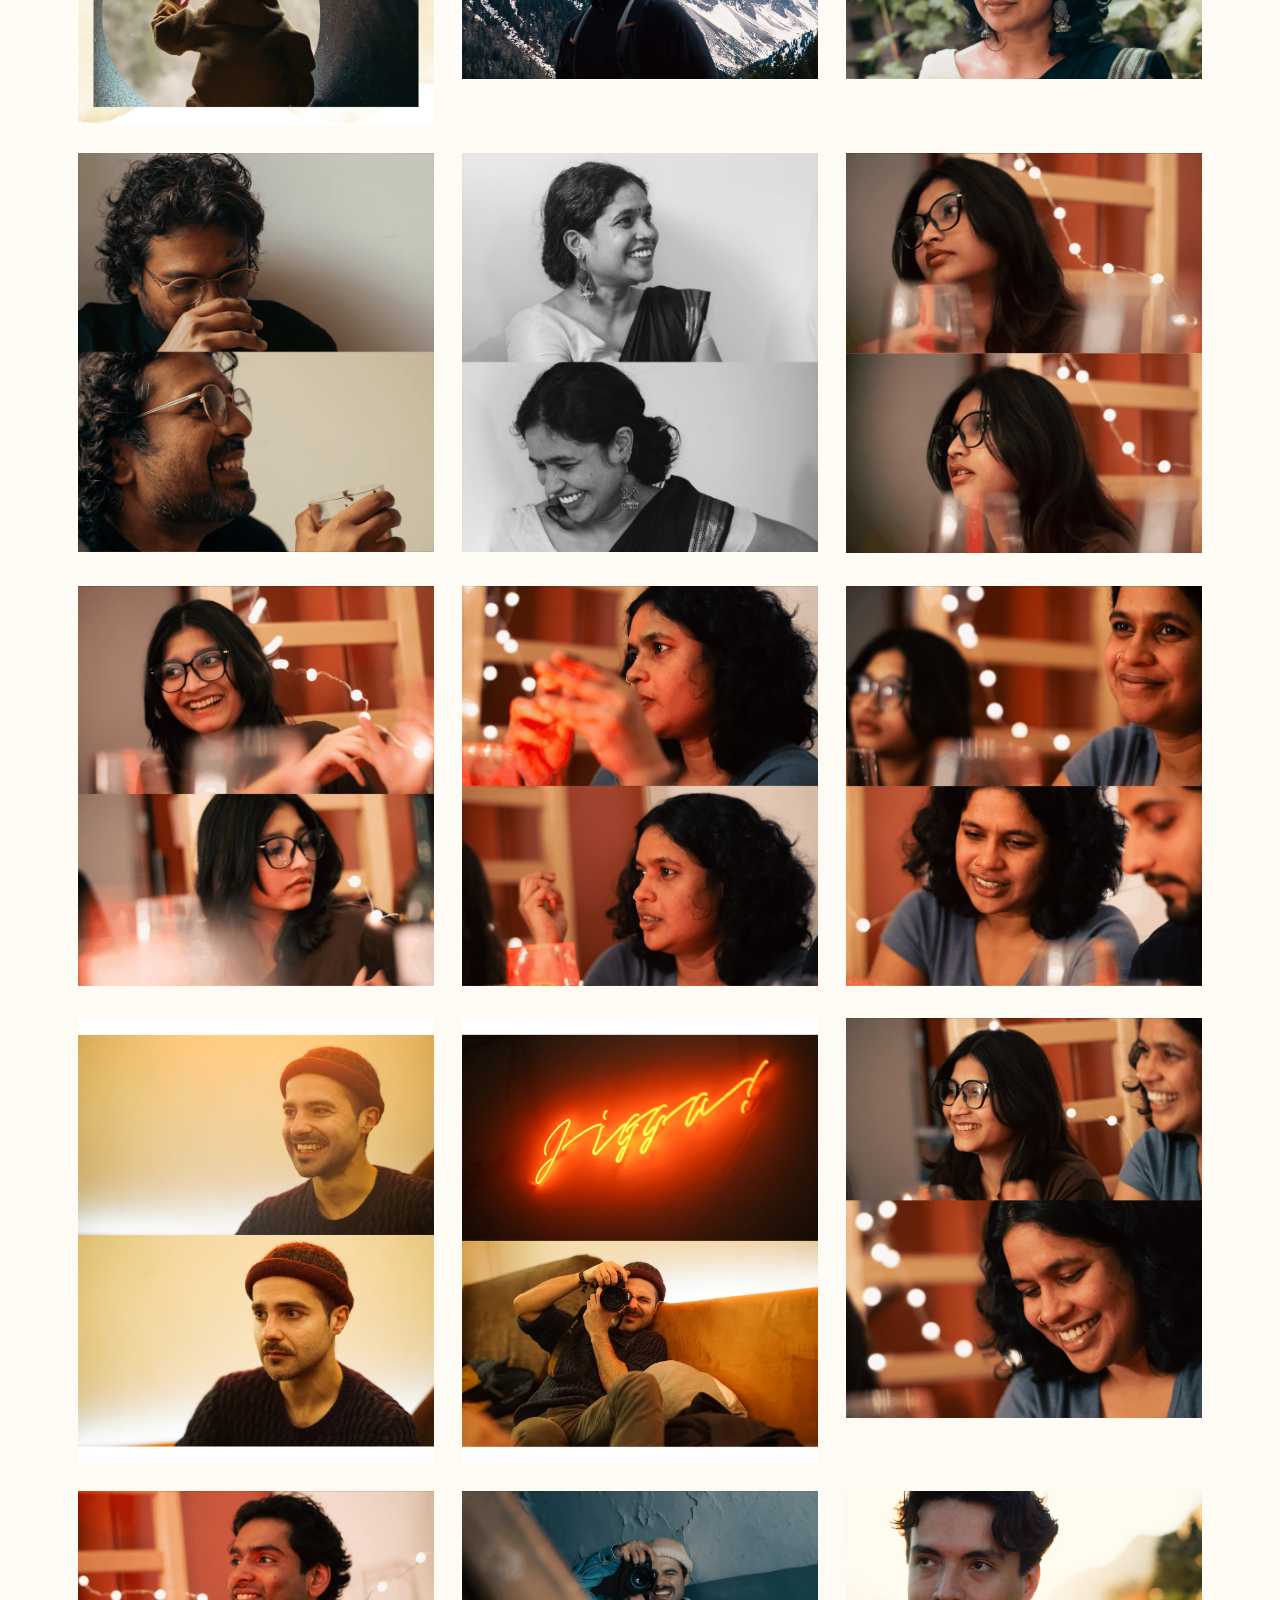
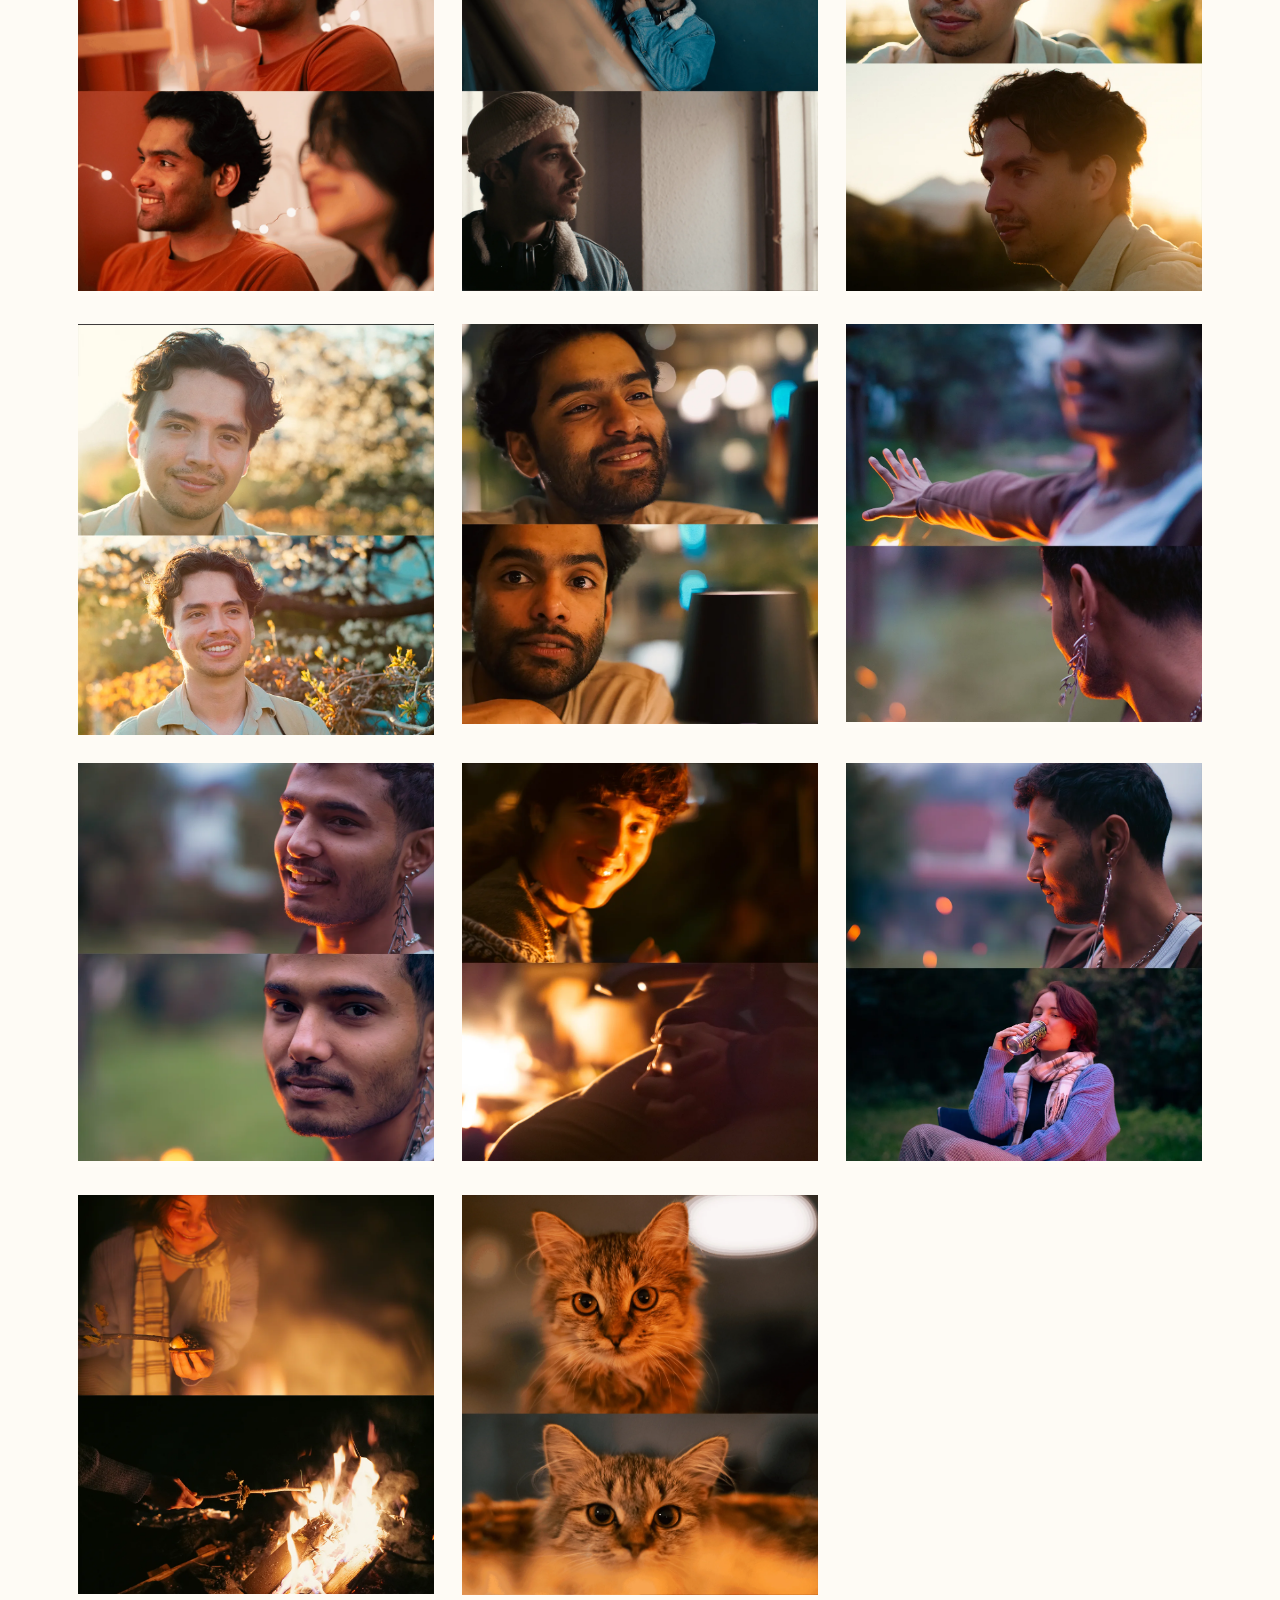
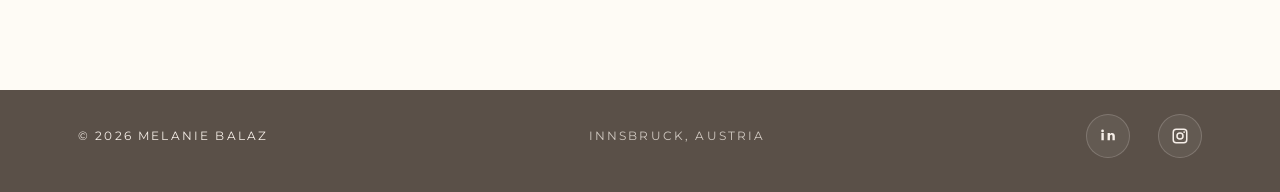
==== commit 51522eef: "Add new photos to Moments gallery" ====
--- a/moments.html
+++ b/moments.html
@@ -77,6 +77,36 @@
       <section class="story-gallery story-gallery-masonry">
         <figure class="story-frame story-frame-gallery">
           <button class="story-frame-button lightbox-trigger" type="button">
+            <img src="assets/moments/1-new.webp" alt="Moments photograph">
+          </button>
+        </figure>
+        <figure class="story-frame story-frame-gallery">
+          <button class="story-frame-button lightbox-trigger" type="button">
+            <img src="assets/moments/2.webp" alt="Moments photograph">
+          </button>
+        </figure>
+        <figure class="story-frame story-frame-gallery">
+          <button class="story-frame-button lightbox-trigger" type="button">
+            <img src="assets/moments/2-copy.webp" alt="Moments photograph">
+          </button>
+        </figure>
+        <figure class="story-frame story-frame-gallery">
+          <button class="story-frame-button lightbox-trigger" type="button">
+            <img src="assets/moments/3.webp" alt="Moments photograph">
+          </button>
+        </figure>
+        <figure class="story-frame story-frame-gallery">
+          <button class="story-frame-button lightbox-trigger" type="button">
+            <img src="assets/moments/4.webp" alt="Moments photograph">
+          </button>
+        </figure>
+        <figure class="story-frame story-frame-gallery">
+          <button class="story-frame-button lightbox-trigger" type="button">
+            <img src="assets/moments/lucienveronika.webp" alt="Moments photograph">
+          </button>
+        </figure>
+        <figure class="story-frame story-frame-gallery">
+          <button class="story-frame-button lightbox-trigger" type="button">
             <img src="assets/moments/1.webp" alt="Moments photograph">
           </button>
         </figure>
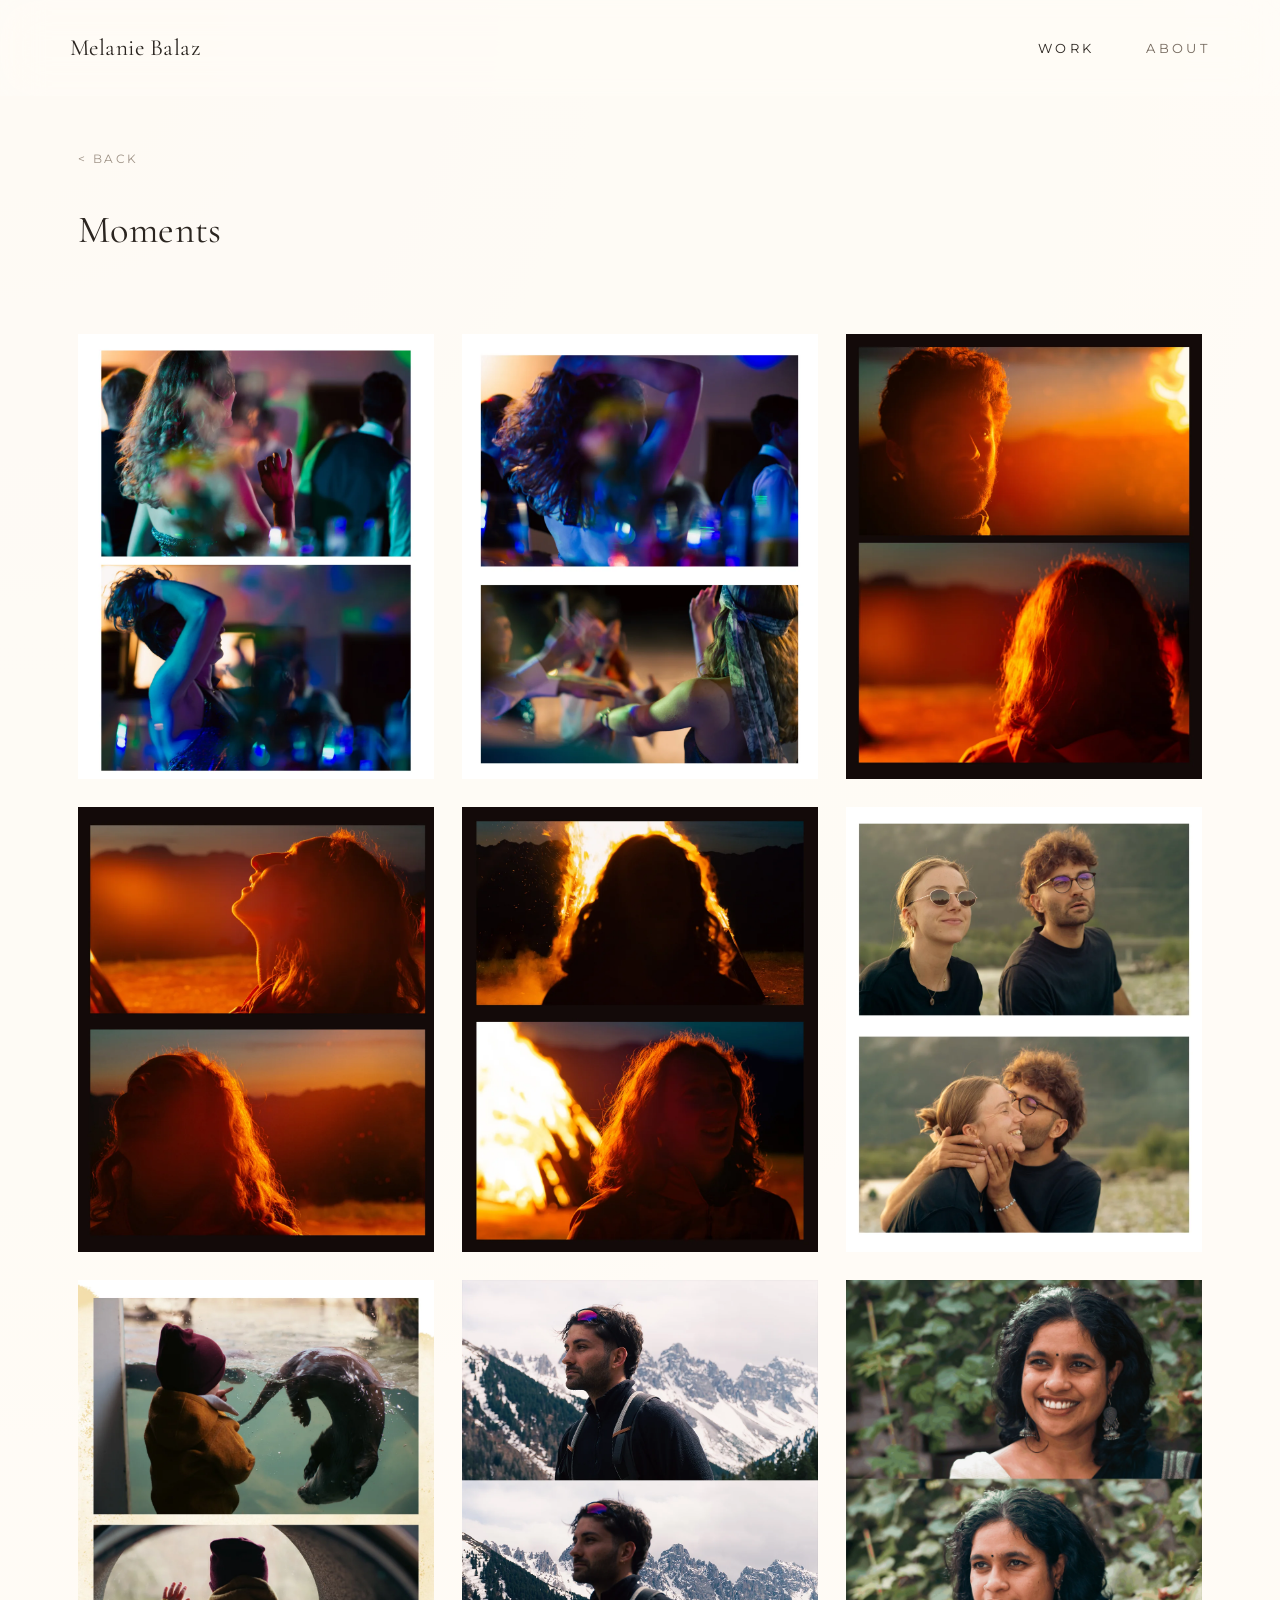
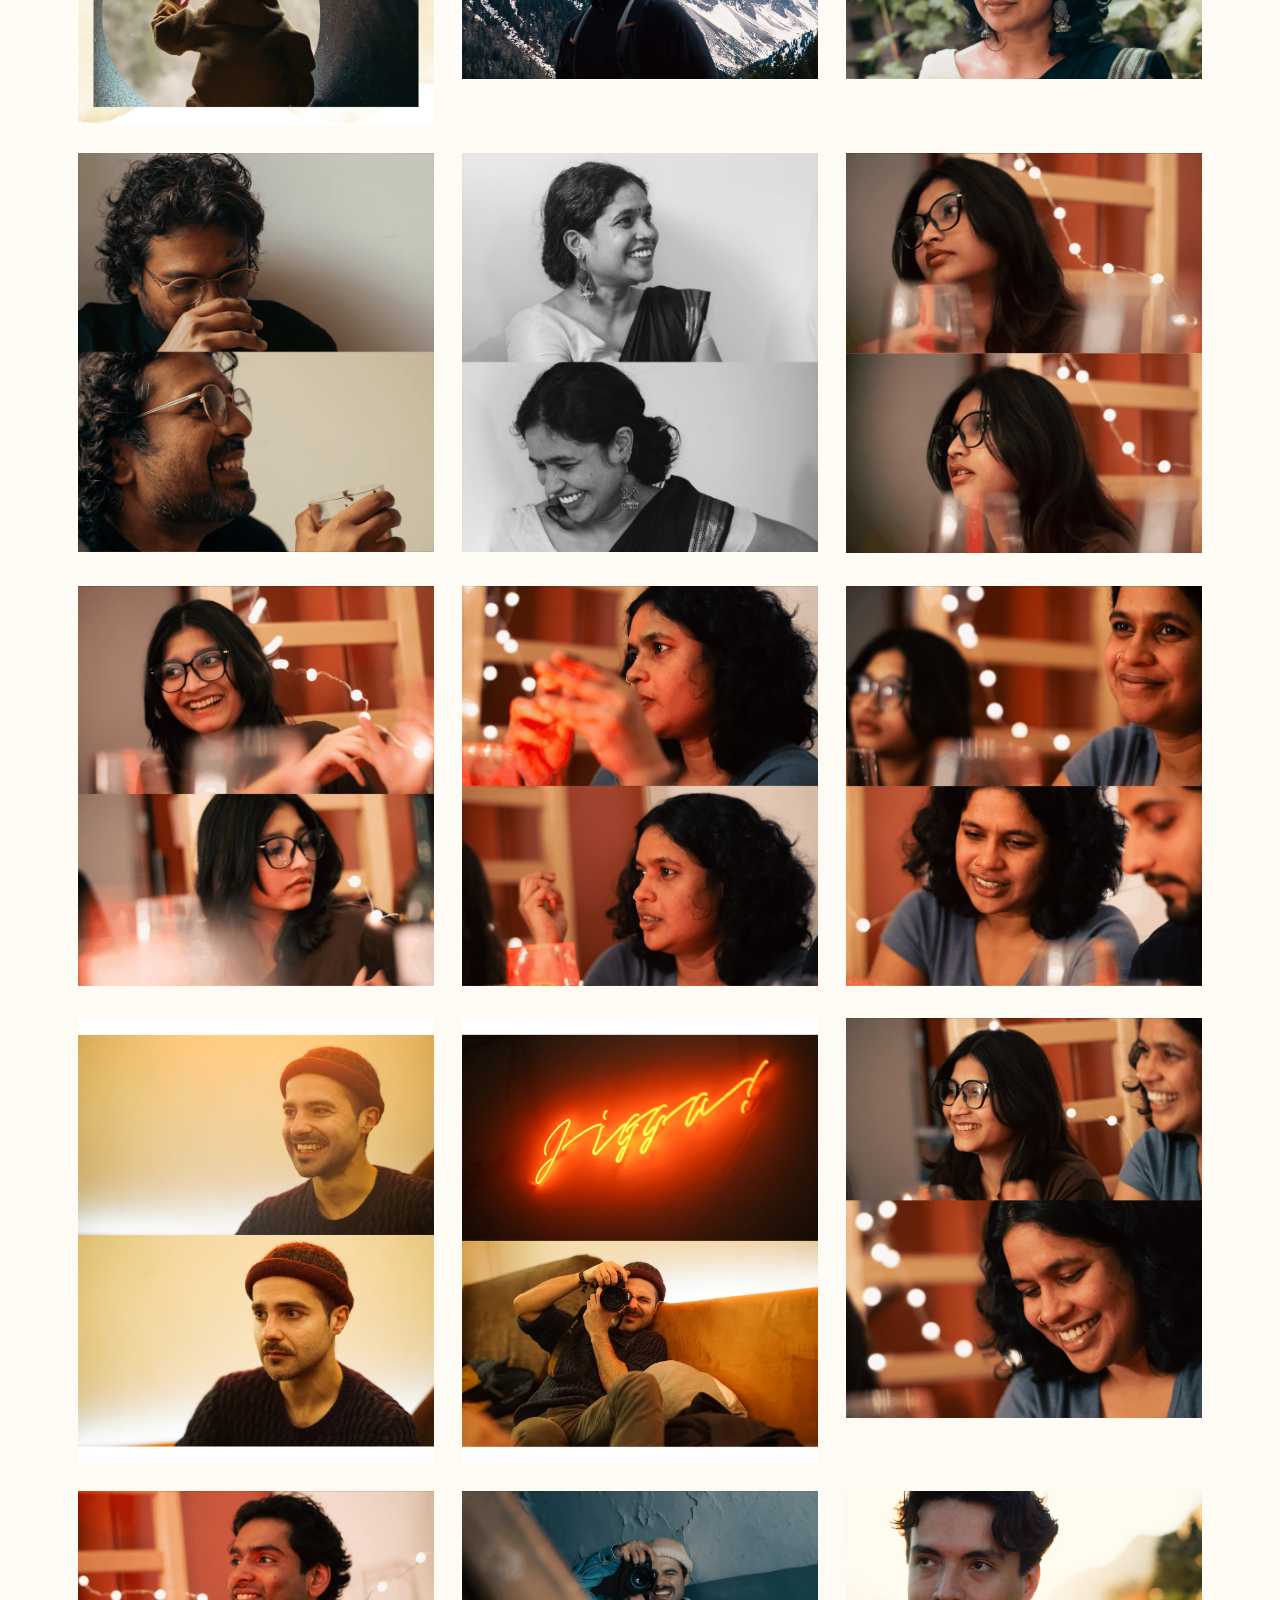
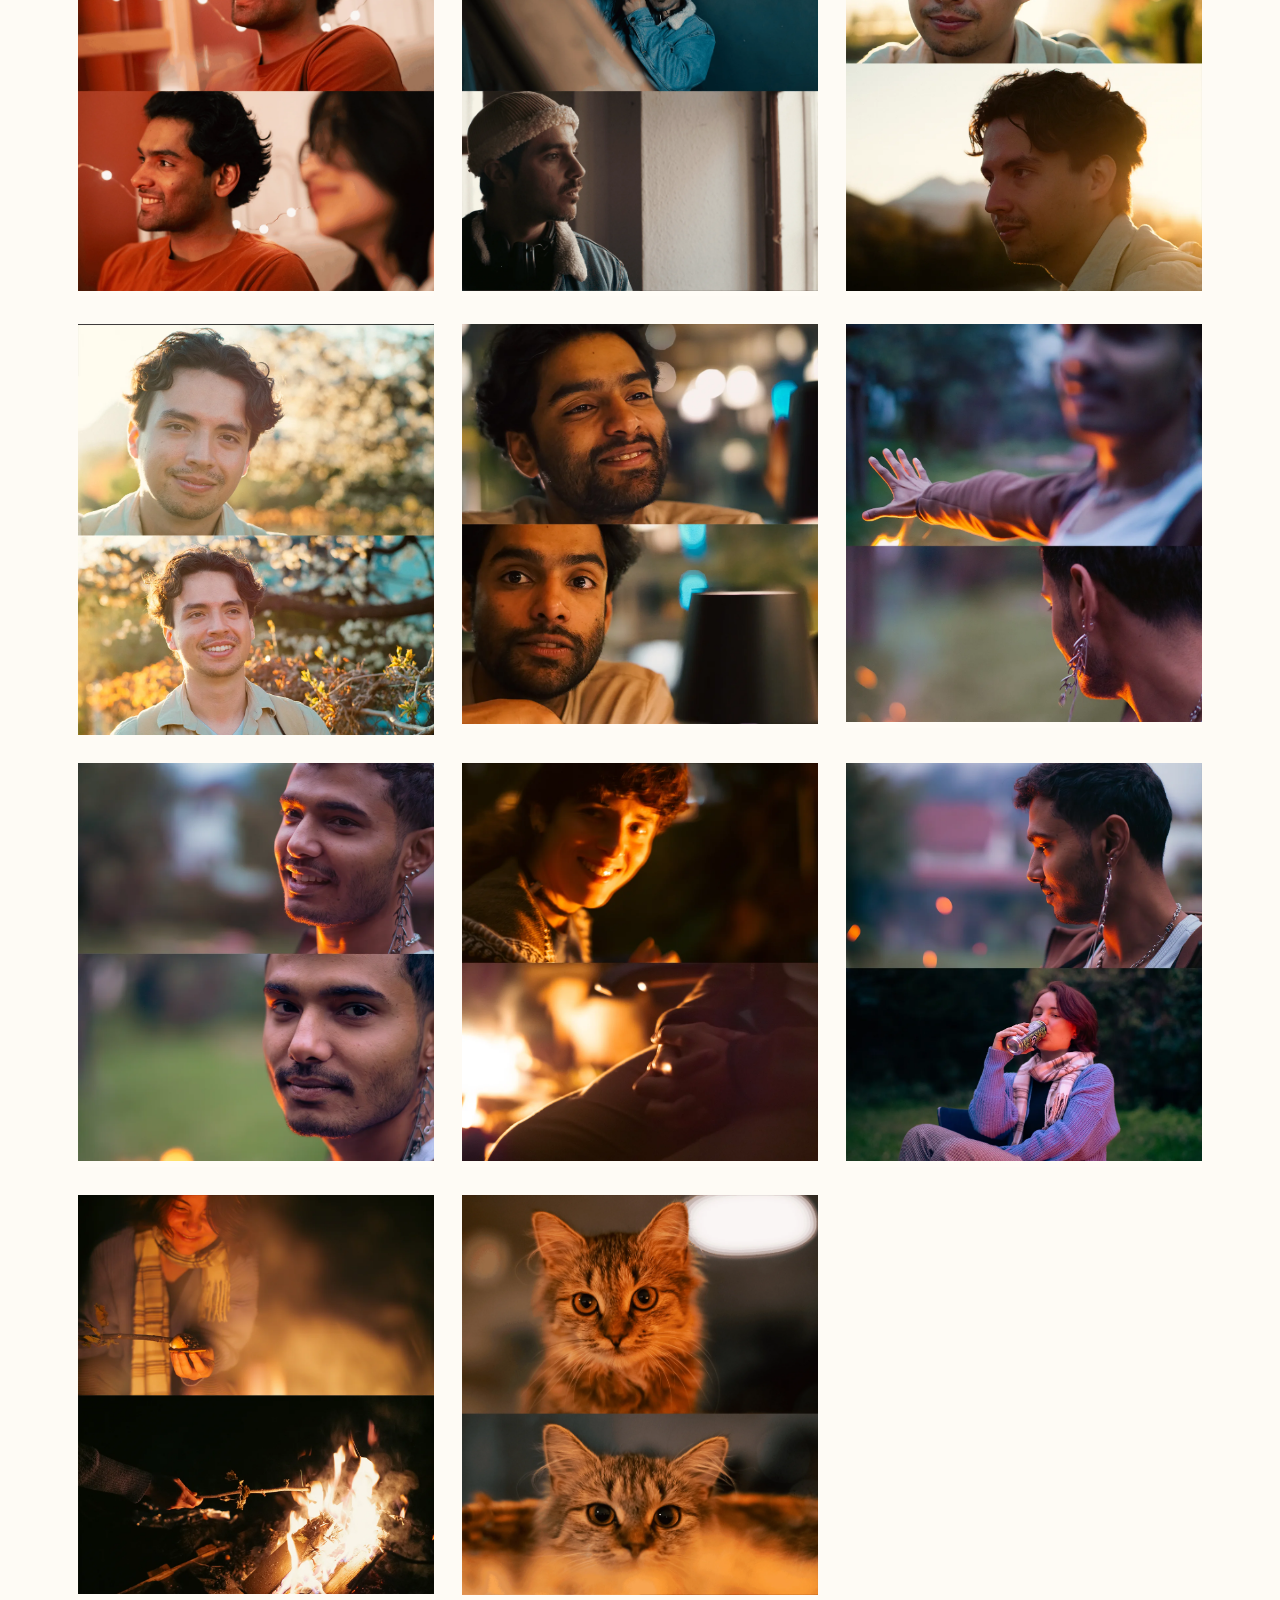
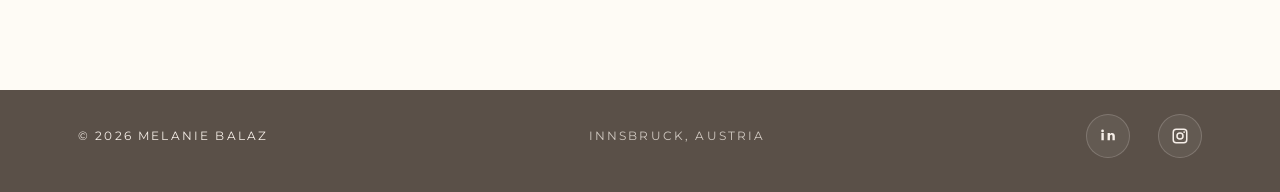
==== commit 603552cc: "Add Concepts portfolio gallery" ====
--- a/moments.html
+++ b/moments.html
@@ -63,6 +63,7 @@
             <a class="dropdown-link" href="romance.html">Romance</a>
             <a class="dropdown-link" href="moments.html" aria-current="page">Moments</a>
             <a class="dropdown-link" href="places.html">Places</a>
+            <a class="dropdown-link" href="concepts.html">Concepts</a>
           </div>
         </div>
         <a href="index.html#about">About</a>
--- a/css/style.css
+++ b/css/style.css
@@ -241,6 +241,14 @@
   display: block;
 }
 
+.story-card-wide {
+  grid-column: 1 / -1;
+}
+
+.story-card-wide .story-image-wrap {
+  aspect-ratio: 2.15;
+}
+
 .story-image-wrap {
   aspect-ratio: 1.02;
   overflow: hidden;
